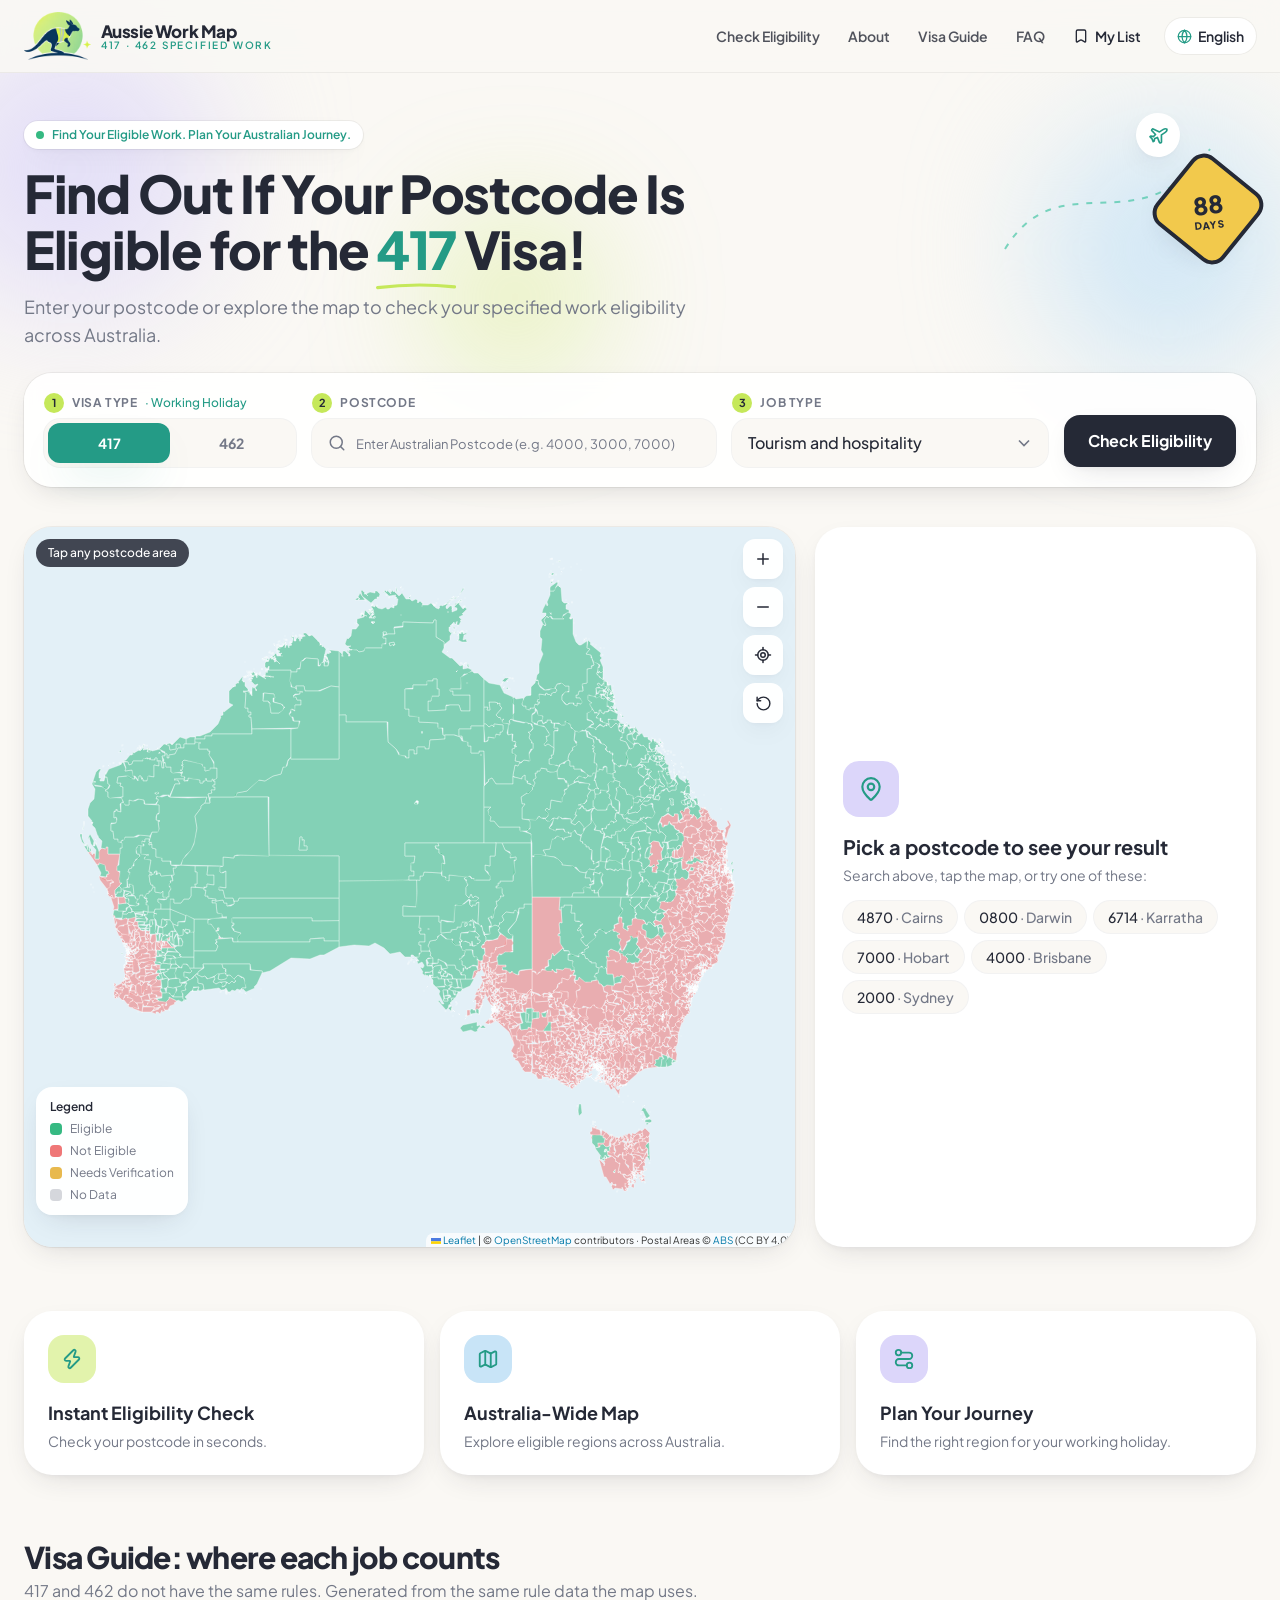
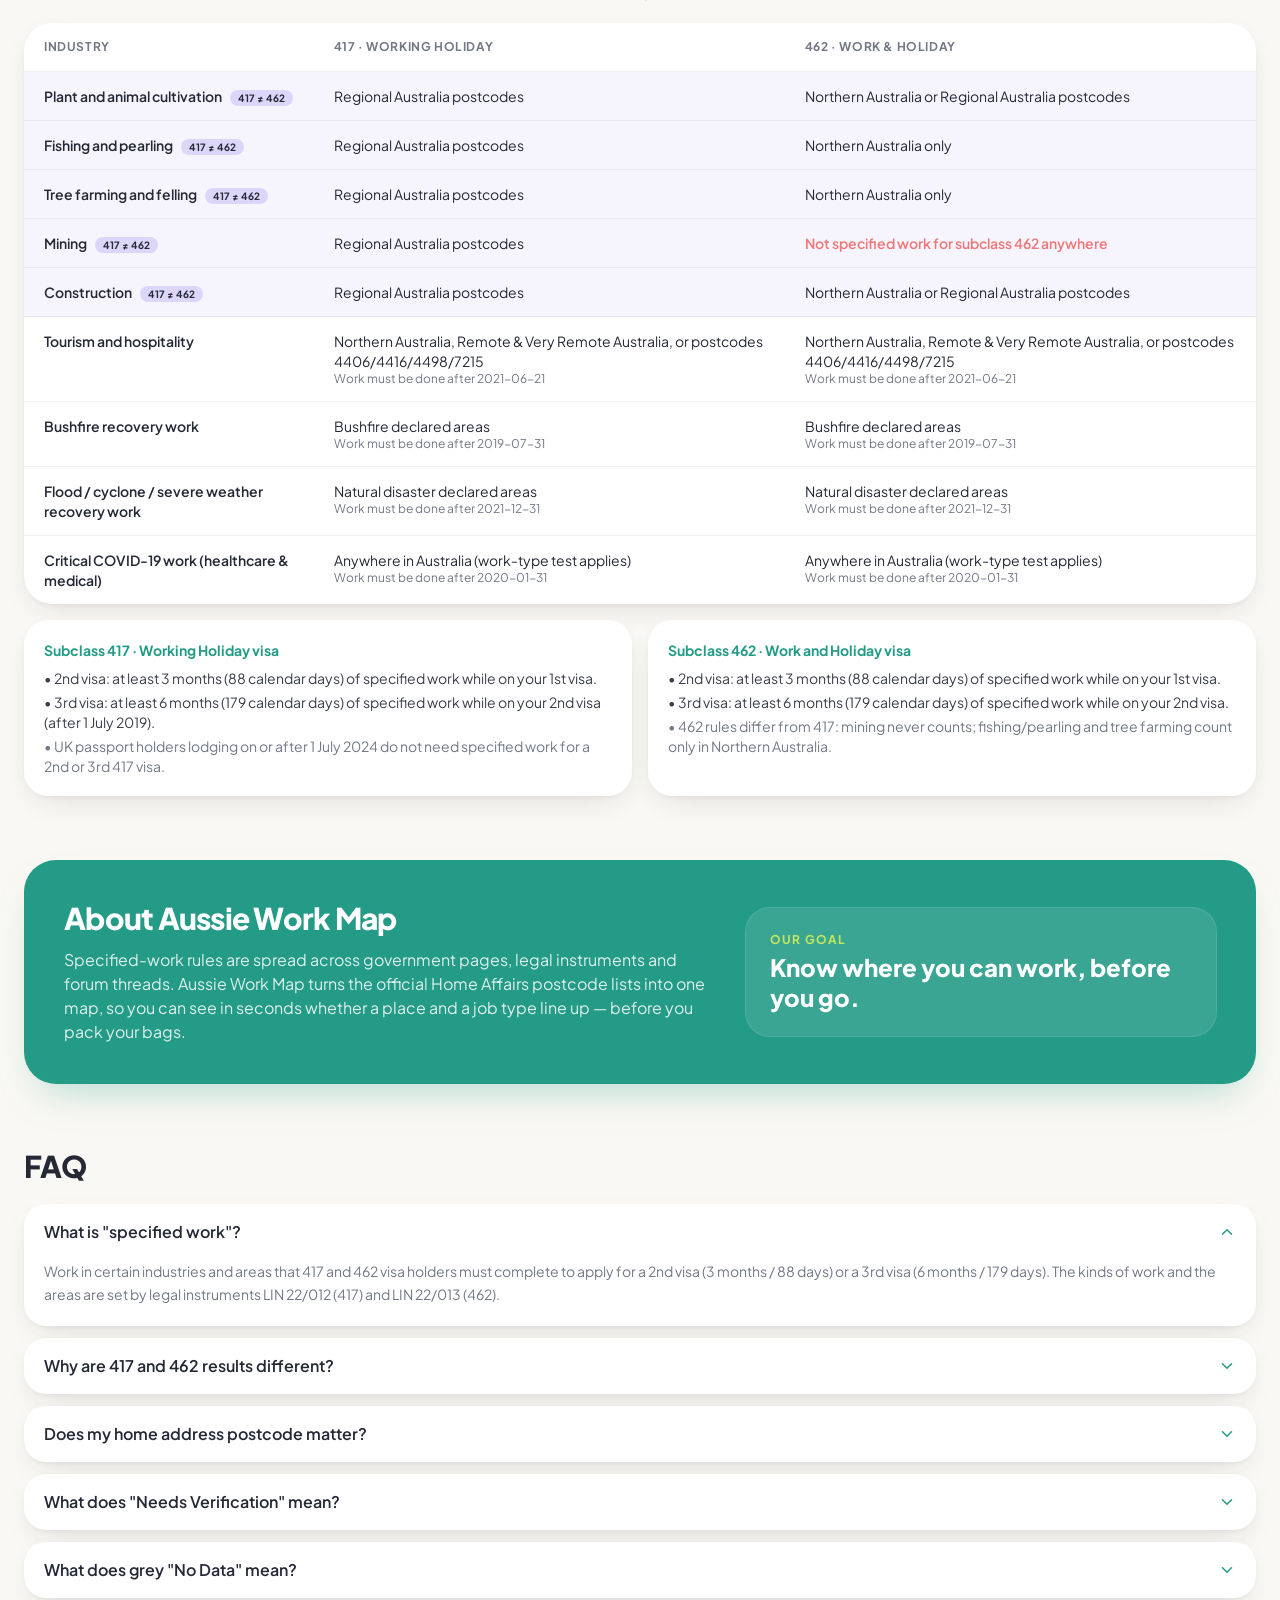
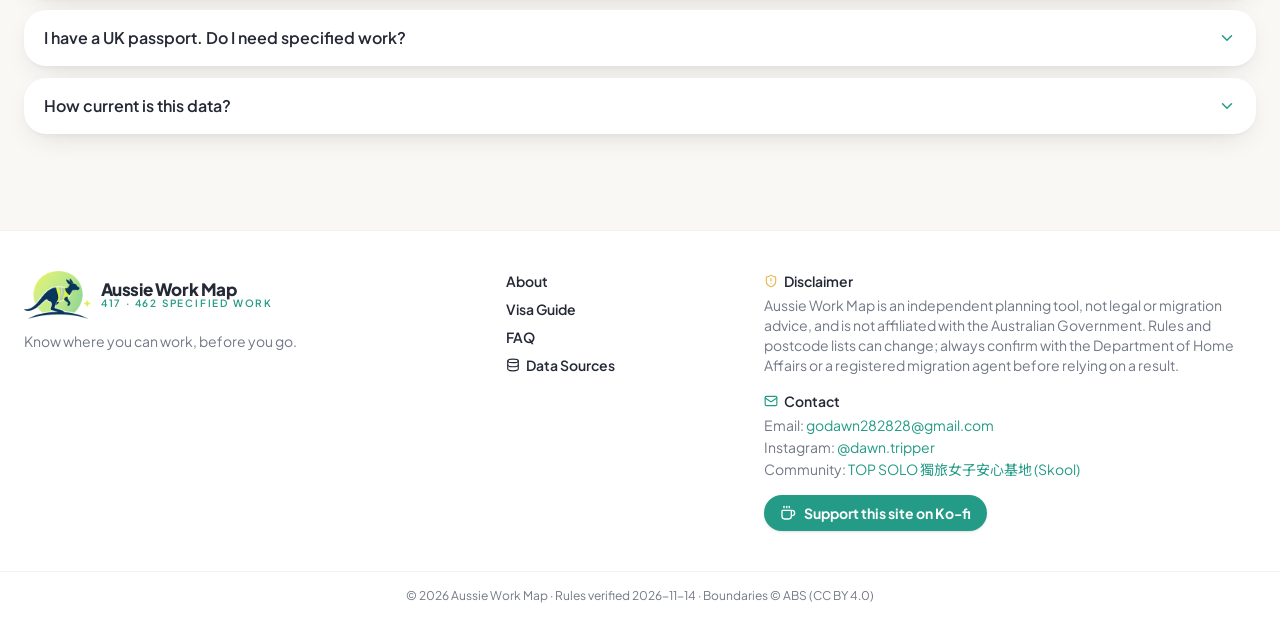
==== index.html @ 88ce3f87 "Rename data sources page title" ====
<!doctype html>
<html lang="en">
  <head>
    <meta charset="UTF-8" />
    <link rel="icon" type="image/png" href="./favicon.png" />
    <link rel="apple-touch-icon" href="./apple-touch-icon.png" />
    <meta name="viewport" content="width=device-width, initial-scale=1.0" />
    <title>Aussie Work Map 澳打集簽地圖 | 417/462 Specified Work Postcode Checker</title>
    <meta name="description" content="Aussie Work Map（澳打集簽地圖 / 澳打集签地图） is a free postcode checker for Australian Working Holiday (subclass 417) and Work and Holiday (subclass 462) specified work. See whether a job and postcode count towards a second or third year visa in regional Australia. Available in 9 languages." />
    <meta name="author" content="Dawn" />
    <meta name="theme-color" content="#249B86" />
    <link rel="canonical" href="https://dawn-tripper.github.io/aussie-work-map/" />

    <meta property="og:type" content="website" />
    <meta property="og:site_name" content="Aussie Work Map 澳打集簽地圖" />
    <meta property="og:title" content="Aussie Work Map 澳打集簽地圖 | 417 / 462 specified work postcode checker" />
    <meta property="og:description" content="Aussie Work Map（澳打集簽地圖 / 澳打集签地图） is a free postcode checker for Australian Working Holiday (subclass 417) and Work and Holiday (subclass 462) specified work. See whether a job and postcode count towards a second or third year visa in regional Australia. Available in 9 languages." />
    <meta property="og:url" content="https://dawn-tripper.github.io/aussie-work-map/" />
    <meta property="og:image" content="https://dawn-tripper.github.io/aussie-work-map/og-image.png" />
    <meta property="og:image:secure_url" content="https://dawn-tripper.github.io/aussie-work-map/og-image.png" />
    <meta property="og:image:type" content="image/png" />
    <meta property="og:image:width" content="1200" />
    <meta property="og:image:height" content="630" />
    <meta property="og:image:alt" content="Aussie Work Map 澳打集簽地圖 — 417 / 462 specified work postcode checker" />
    <meta property="og:locale" content="en_US" />
    <meta property="og:locale:alternate" content="zh_TW" />
    <meta property="og:locale:alternate" content="zh_CN" />
    <meta property="og:locale:alternate" content="ko_KR" />
    <meta property="og:locale:alternate" content="ja_JP" />
    <meta property="og:locale:alternate" content="fr_FR" />
    <meta property="og:locale:alternate" content="it_IT" />
    <meta property="og:locale:alternate" content="de_DE" />
    <meta property="og:locale:alternate" content="id_ID" />

    <meta name="twitter:card" content="summary_large_image" />
    <meta name="twitter:title" content="Aussie Work Map 澳打集簽地圖 | 417 / 462 specified work postcode checker" />
    <meta name="twitter:description" content="Aussie Work Map（澳打集簽地圖 / 澳打集签地图） is a free postcode checker for Australian Working Holiday (subclass 417) and Work and Holiday (subclass 462) specified work. See whether a job and postcode count towards a second or third year visa in regional Australia. Available in 9 languages." />
    <meta name="twitter:image" content="https://dawn-tripper.github.io/aussie-work-map/og-image.png" />
    <meta name="twitter:image:alt" content="Aussie Work Map 澳打集簽地圖 — 417 / 462 specified work postcode checker" />

    <link rel="preconnect" href="https://fonts.googleapis.com" />
    <link rel="preconnect" href="https://fonts.gstatic.com" crossorigin />
    <link href="https://fonts.googleapis.com/css2?family=Plus+Jakarta+Sans:wght@400;500;600;700;800&family=Noto+Sans+TC:wght@400;500;700&family=Noto+Sans+SC:wght@400;500;700&family=Noto+Sans+KR:wght@400;500;700&family=Noto+Sans+JP:wght@400;500;700&display=swap" rel="stylesheet" />

    <script type="application/ld+json">
{
  "@context": "https://schema.org",
  "@graph": [
    {
      "@type": [
        "WebSite",
        "WebApplication"
      ],
      "@id": "https://dawn-tripper.github.io/aussie-work-map/#app",
      "name": "Aussie Work Map",
      "alternateName": [
        "澳打集簽地圖",
        "澳打集签地图",
        "AussieWorkMap",
        "Aussie Workmap"
      ],
      "url": "https://dawn-tripper.github.io/aussie-work-map/",
      "description": "Free postcode checker for Australian Working Holiday (subclass 417) and Work and Holiday (subclass 462) specified work. See whether a job and postcode count towards a second or third year visa in regional Australia. Available in 9 languages.",
      "inLanguage": [
        "en",
        "zh-Hant",
        "zh-Hans",
        "ko",
        "ja",
        "fr",
        "it",
        "de",
        "id"
      ],
      "isAccessibleForFree": true,
      "applicationCategory": "TravelApplication",
      "operatingSystem": "Any",
      "offers": {
        "@type": "Offer",
        "price": "0",
        "priceCurrency": "AUD"
      },
      "author": {
        "@type": "Person",
        "name": "Dawn",
        "url": "https://www.instagram.com/dawn.tripper/",
        "sameAs": [
          "https://www.instagram.com/dawn.tripper/",
          "https://www.skool.com/top-solo-7538/about"
        ]
      },
      "sameAs": [
        "https://www.instagram.com/dawn.tripper/",
        "https://www.skool.com/top-solo-7538/about"
      ]
    },
    {
      "@type": "FAQPage",
      "@id": "https://dawn-tripper.github.io/aussie-work-map/#faq",
      "mainEntity": [
        {
          "@type": "Question",
          "name": "What is specified work?",
          "acceptedAnswer": {
            "@type": "Answer",
            "text": "Specified work is work undertaken in a specified industry and area of Australia. To apply for a second or third Working Holiday (subclass 417) or Work and Holiday (subclass 462) visa, you must usually have already completed a prescribed minimum period of specified work. The kinds of work and the areas are set by the Department of Home Affairs and by legal instruments LIN 22/012 (417) and LIN 22/013 (462). Always confirm the current rules on the official Home Affairs pages."
          }
        },
        {
          "@type": "Question",
          "name": "Why are 417 and 462 results different?",
          "acceptedAnswer": {
            "@type": "Answer",
            "text": "The two visas do not have the same specified-work rules. For subclass 462, mining is not specified work anywhere in Australia, and fishing and pearling and tree farming and felling count only in Northern Australia. Plant and animal cultivation and construction count in Northern Australia and other specified areas of regional Australia for 462, and in regional Australia for 417. Check the Home Affairs specified-work pages for each visa."
          }
        },
        {
          "@type": "Question",
          "name": "Does my home address postcode matter?",
          "acceptedAnswer": {
            "@type": "Answer",
            "text": "No. What matters is where the work is actually done. Use the postcode of the farm, site or business where you work."
          }
        },
        {
          "@type": "Question",
          "name": "I have a UK passport. Do I need specified work?",
          "acceptedAnswer": {
            "@type": "Answer",
            "text": "For the subclass 417 visa, UK passport holders who lodge an application on or after 1 July 2024 do not need to complete specified work for a second or third Working Holiday visa. These arrangements apply to applicants who use a passport issued by the United Kingdom of Great Britain and Northern Ireland. See the Home Affairs arrangements for UK passport holders."
          }
        },
        {
          "@type": "Question",
          "name": "Where do Aussie Work Map's postcode lists come from?",
          "acceptedAnswer": {
            "@type": "Answer",
            "text": "Postcode lists are taken from the Department of Home Affairs specified-work pages for subclass 417 and subclass 462 (the 417 page was last updated 4 November 2026) and checked against the latest compilations of LIN 22/012 and LIN 22/013 (compilation date 5 April 2025) on 14 November 2026. The tool is independent and not affiliated with the Australian Government. Always confirm with Home Affairs before relying on a result."
          }
        }
      ]
    }
  ]
}
    </script>

    <style>html.js #seo-fallback{display:none!important}#seo-fallback{color:#252936;max-width:46rem;margin:0 auto;padding:2.5rem 1.25rem 4rem;line-height:1.65}#seo-fallback h1{letter-spacing:-.03em;color:#249b86;margin:0 0 .75rem;font-size:2.125rem;font-weight:800;line-height:1.15}#seo-fallback .lead{margin:0 0 1rem;font-size:1.05rem}#seo-fallback .zh{color:#5e6370;margin:0 0 1.5rem}#seo-fallback h2{letter-spacing:-.02em;margin:2rem 0 .6rem;font-size:1.25rem;font-weight:800}#seo-fallback ul,#seo-fallback ol{margin:.4rem 0 0;padding-left:1.25rem}#seo-fallback li{margin:.25rem 0}#seo-fallback a{color:#249b86}#seo-fallback .disclaimer{color:#737887;margin-top:2rem;font-size:.9rem}#seo-fallback dt{margin-top:.9rem;font-weight:700}#seo-fallback dd{color:#5e6370;margin:.25rem 0 0}</style>
    <script>document.documentElement.classList.add('js');</script>
    <script type="module" crossorigin src="./index-CclMRXTP.js"></script>
    <link rel="stylesheet" crossorigin href="./index-Cn7pAd12.css">
  </head>
  <body>
    <div id="root">
      <main id="seo-fallback">
        <h1>Aussie Work Map 澳打集簽地圖</h1>
        <p class="lead">A free postcode checker for Australian Working Holiday (subclass 417) and Work and Holiday (subclass 462) specified work. Enter a visa, a postcode and a job type — or explore the map — to see whether that place and job can count towards a second or third year visa. Also known as AussieWorkMap or Aussie Workmap.</p>
        <p class="zh">Aussie Work Map（澳打集簽地圖）是免費的澳洲打工度假（417）與工作與度假（462）指定工作（集簽）郵遞區號查詢工具。輸入實際工作地點的郵遞區號與工作類型，即可查看是否可計入第二年或第三年簽證。資料取自澳洲內政部官方清單與相關法律文件，並非法律或移民建議。</p>
        <p class="zh">Aussie Work Map（澳打集签地图）是免费的澳洲打工度假（417）与工作与度假（462）指定工作（集签）邮递区号查询工具。输入实际工作地点的邮递区号与工作类型，即可查看是否可计入第二年或第三年签证。资料取自澳洲内政部官方清单与相关法律文件，并非法律或移民建议。</p>

        <h2>Visas</h2>
        <ul>
          <li>Subclass 417 — Working Holiday visa</li>
          <li>Subclass 462 — Work and Holiday visa</li>
        </ul>
        <p>To apply for a second or third visa, holders must usually complete a prescribed minimum period of specified work in certain industries and areas. Home Affairs describes this as at least 3 months (88 calendar days) of specified work on a first visa for a second visa, and at least 6 months (179 calendar days) of specified work on a second visa for a third visa. The two visas do not always use the same area rules. UK passport holders who lodge a 417 application on or after 1 July 2024 do not need specified work for a second or third 417 visa.</p>

        <h2>Job categories</h2>
        <ul>
          <li>Plant and animal cultivation</li>
          <li>Fishing and pearling</li>
          <li>Tree farming and felling</li>
          <li>Mining</li>
          <li>Construction</li>
          <li>Tourism and hospitality</li>
          <li>Bushfire recovery work</li>
          <li>Flood / cyclone / severe weather recovery work</li>
          <li>Critical COVID-19 work in the healthcare and medical sectors</li>
        </ul>

        <h2>Languages</h2>
        <p>The site is available in 9 languages: English, Traditional Chinese, Simplified Chinese, Korean, Japanese, French, Italian, German, and Indonesian.</p>

        <h2>Official data sources</h2>
        <ul>
          <li><a href="https://immi.homeaffairs.gov.au/visas/getting-a-visa/visa-listing/work-holiday-417/specified-work">Specified work for Working Holiday visa (subclass 417)</a> — Department of Home Affairs</li>
          <li><a href="https://immi.homeaffairs.gov.au/visas/getting-a-visa/visa-listing/work-holiday-462/specified-462-work">Specified work for Work and Holiday visa (subclass 462)</a> — Department of Home Affairs</li>
          <li><a href="https://www.legislation.gov.au/F2022L00271/latest">LIN 22/012</a> — specified work and areas for subclass 417 visas (Compilation No. 3, 5 April 2025)</li>
          <li><a href="https://www.legislation.gov.au/F2022L00272/latest">LIN 22/013</a> — specified work and areas for subclass 462 visas (Compilation No. 3, 5 April 2025)</li>
        </ul>

        <h2>FAQ</h2>
        <dl>
          <dt>What is specified work?</dt>
          <dd>Specified work is work undertaken in a specified industry and area of Australia. The kinds of work and the areas are set by Home Affairs and by legal instruments LIN 22/012 (417) and LIN 22/013 (462). Always confirm the current rules on the official Home Affairs pages.</dd>
          <dt>Why are 417 and 462 results different?</dt>
          <dd>The two visas do not have the same specified-work rules. For subclass 462, mining is not specified work anywhere in Australia, and fishing and pearling and tree farming and felling count only in Northern Australia.</dd>
          <dt>Does my home address postcode matter?</dt>
          <dd>No. What matters is where the work is actually done. Use the postcode of the farm, site or business where you work.</dd>
          <dt>I have a UK passport. Do I need specified work?</dt>
          <dd>For the subclass 417 visa, UK passport holders who lodge an application on or after 1 July 2024 do not need to complete specified work for a second or third Working Holiday visa. See the Home Affairs arrangements for UK passport holders.</dd>
        </dl>

        <p class="disclaimer">Aussie Work Map is an independent planning tool, not legal or migration advice, and is not affiliated with the Australian Government. Rules and postcode lists can change; always confirm with the Department of Home Affairs or a registered migration agent before relying on a result. Created by Dawn. <a href="https://www.instagram.com/dawn.tripper/">Instagram</a> · <a href="https://www.skool.com/top-solo-7538/about">Skool community</a>.</p>
      </main>
    </div>
  </body>
</html>
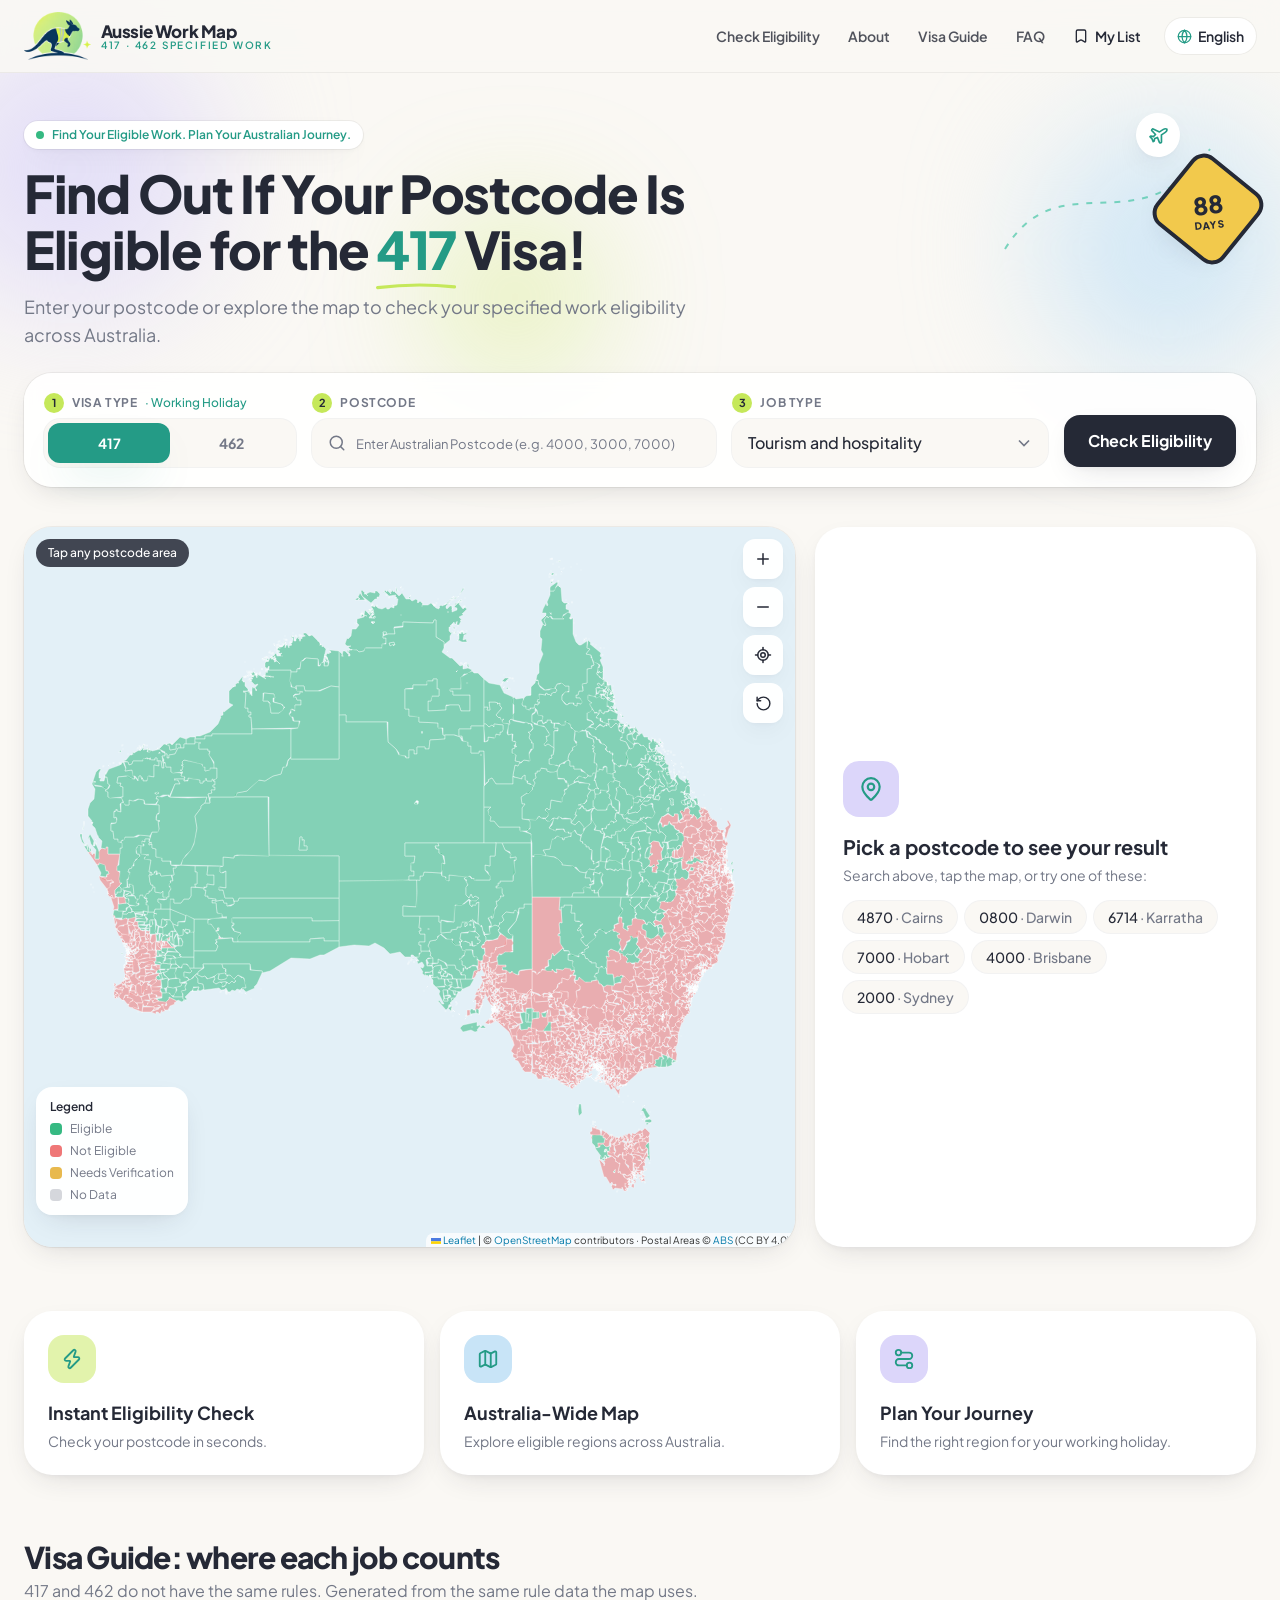
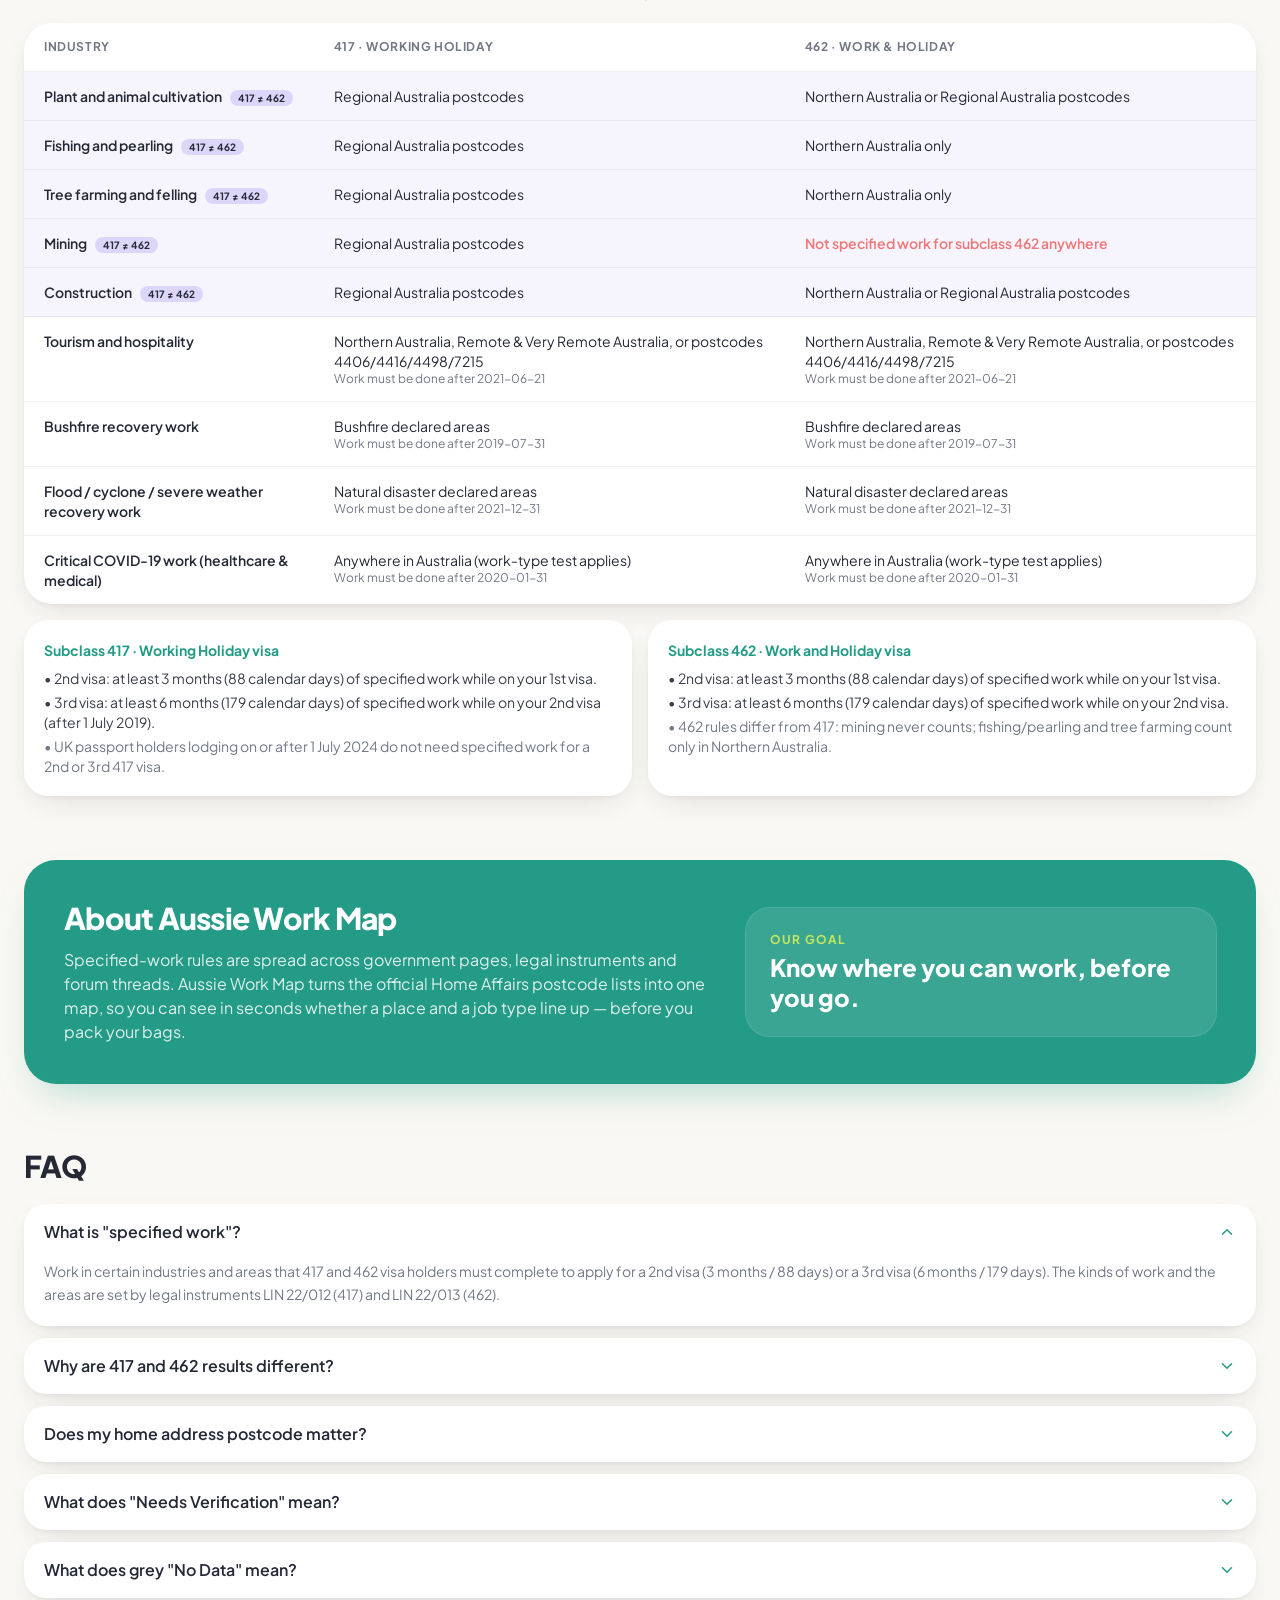
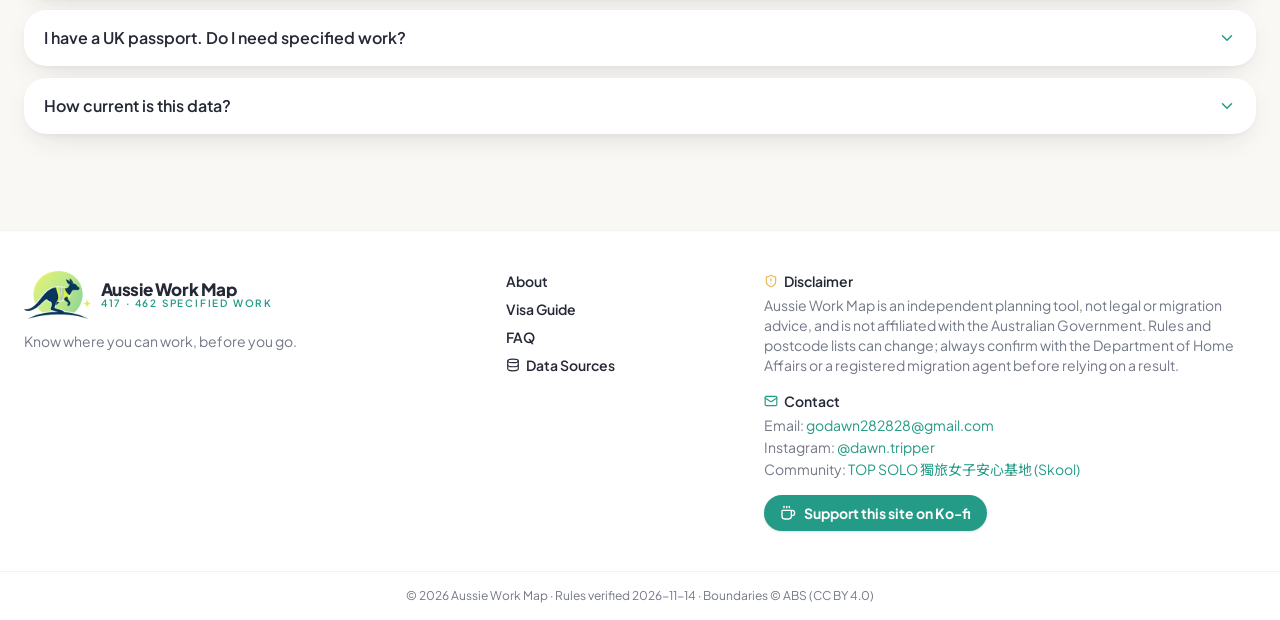
==== commit e40a4d24: "Show language picker in mobile header" ====
--- a/index.html
+++ b/index.html
@@ -146,8 +146,8 @@
 
     <style>html.js #seo-fallback{display:none!important}#seo-fallback{color:#252936;max-width:46rem;margin:0 auto;padding:2.5rem 1.25rem 4rem;line-height:1.65}#seo-fallback h1{letter-spacing:-.03em;color:#249b86;margin:0 0 .75rem;font-size:2.125rem;font-weight:800;line-height:1.15}#seo-fallback .lead{margin:0 0 1rem;font-size:1.05rem}#seo-fallback .zh{color:#5e6370;margin:0 0 1.5rem}#seo-fallback h2{letter-spacing:-.02em;margin:2rem 0 .6rem;font-size:1.25rem;font-weight:800}#seo-fallback ul,#seo-fallback ol{margin:.4rem 0 0;padding-left:1.25rem}#seo-fallback li{margin:.25rem 0}#seo-fallback a{color:#249b86}#seo-fallback .disclaimer{color:#737887;margin-top:2rem;font-size:.9rem}#seo-fallback dt{margin-top:.9rem;font-weight:700}#seo-fallback dd{color:#5e6370;margin:.25rem 0 0}</style>
     <script>document.documentElement.classList.add('js');</script>
-    <script type="module" crossorigin src="./index-CclMRXTP.js"></script>
-    <link rel="stylesheet" crossorigin href="./index-Cn7pAd12.css">
+    <script type="module" crossorigin src="./index-wiPdlOAi.js"></script>
+    <link rel="stylesheet" crossorigin href="./index-BgiNJhNR.css">
   </head>
   <body>
     <div id="root">
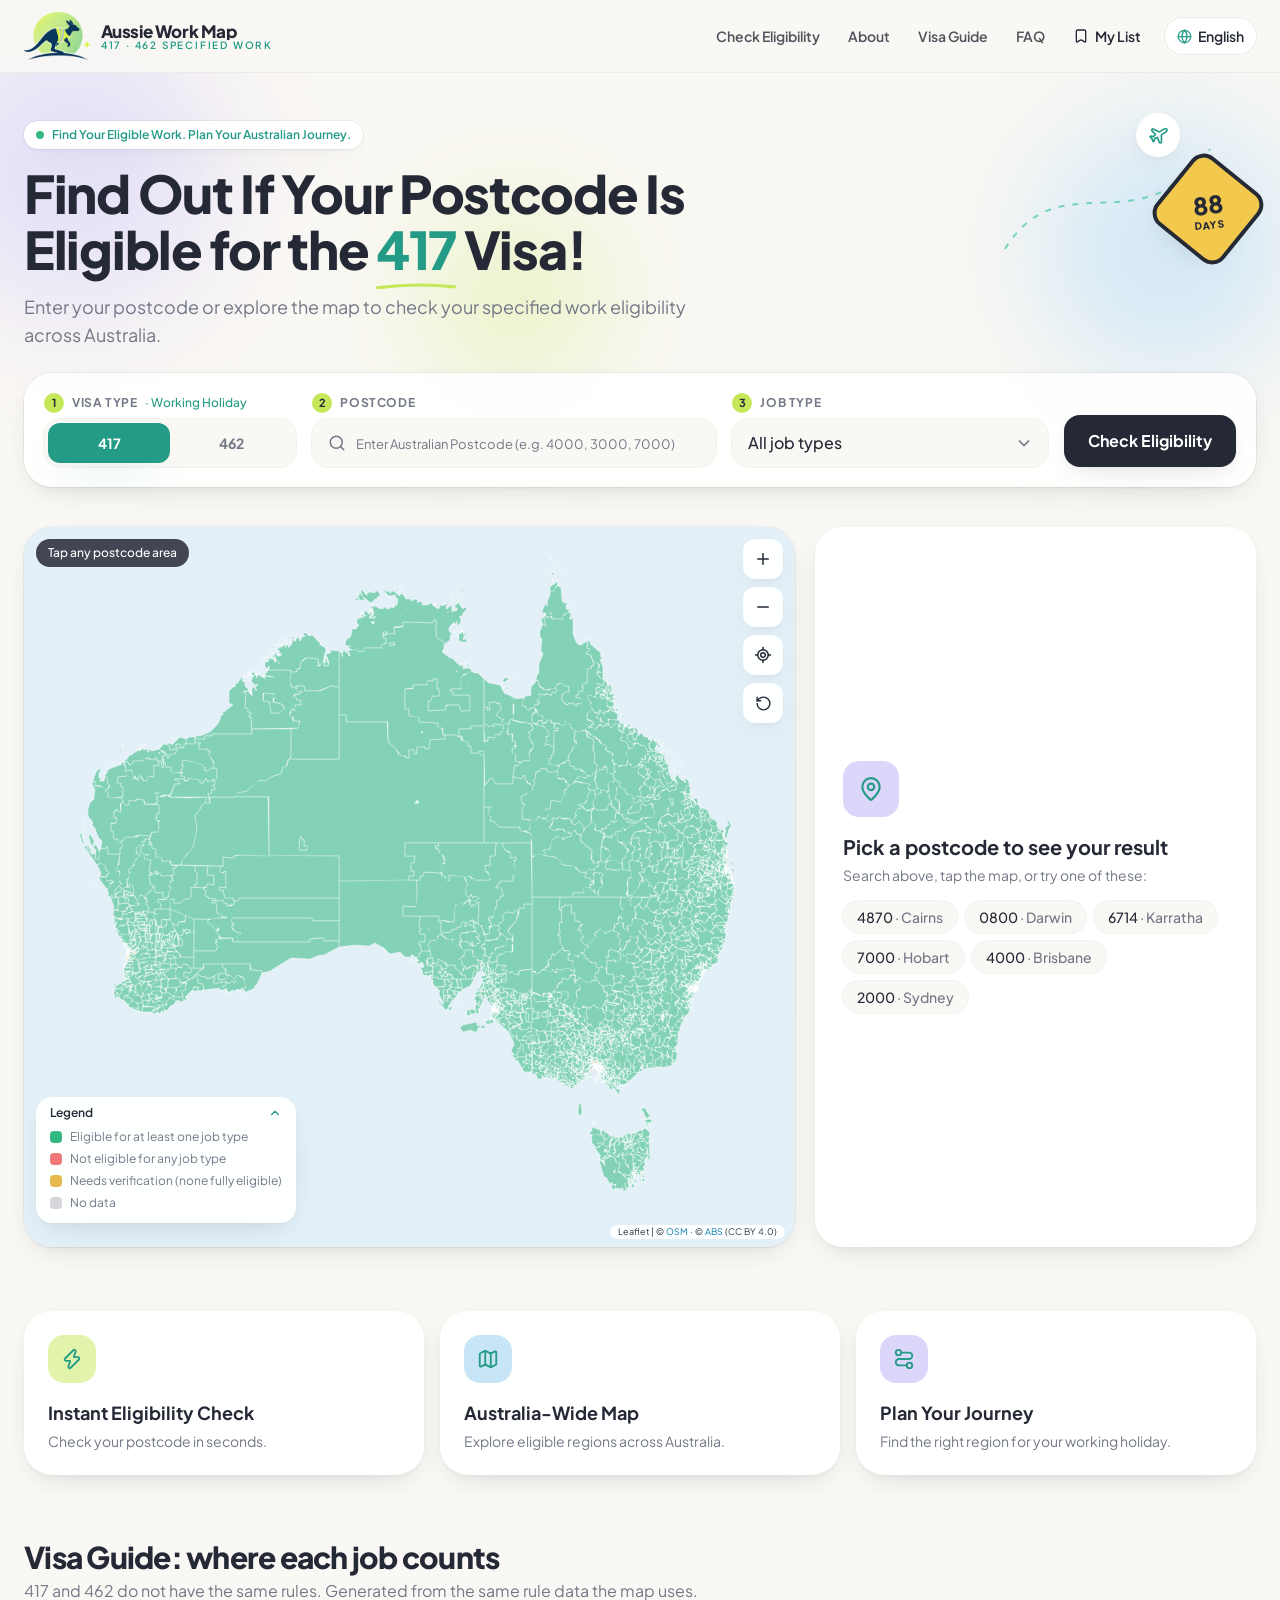
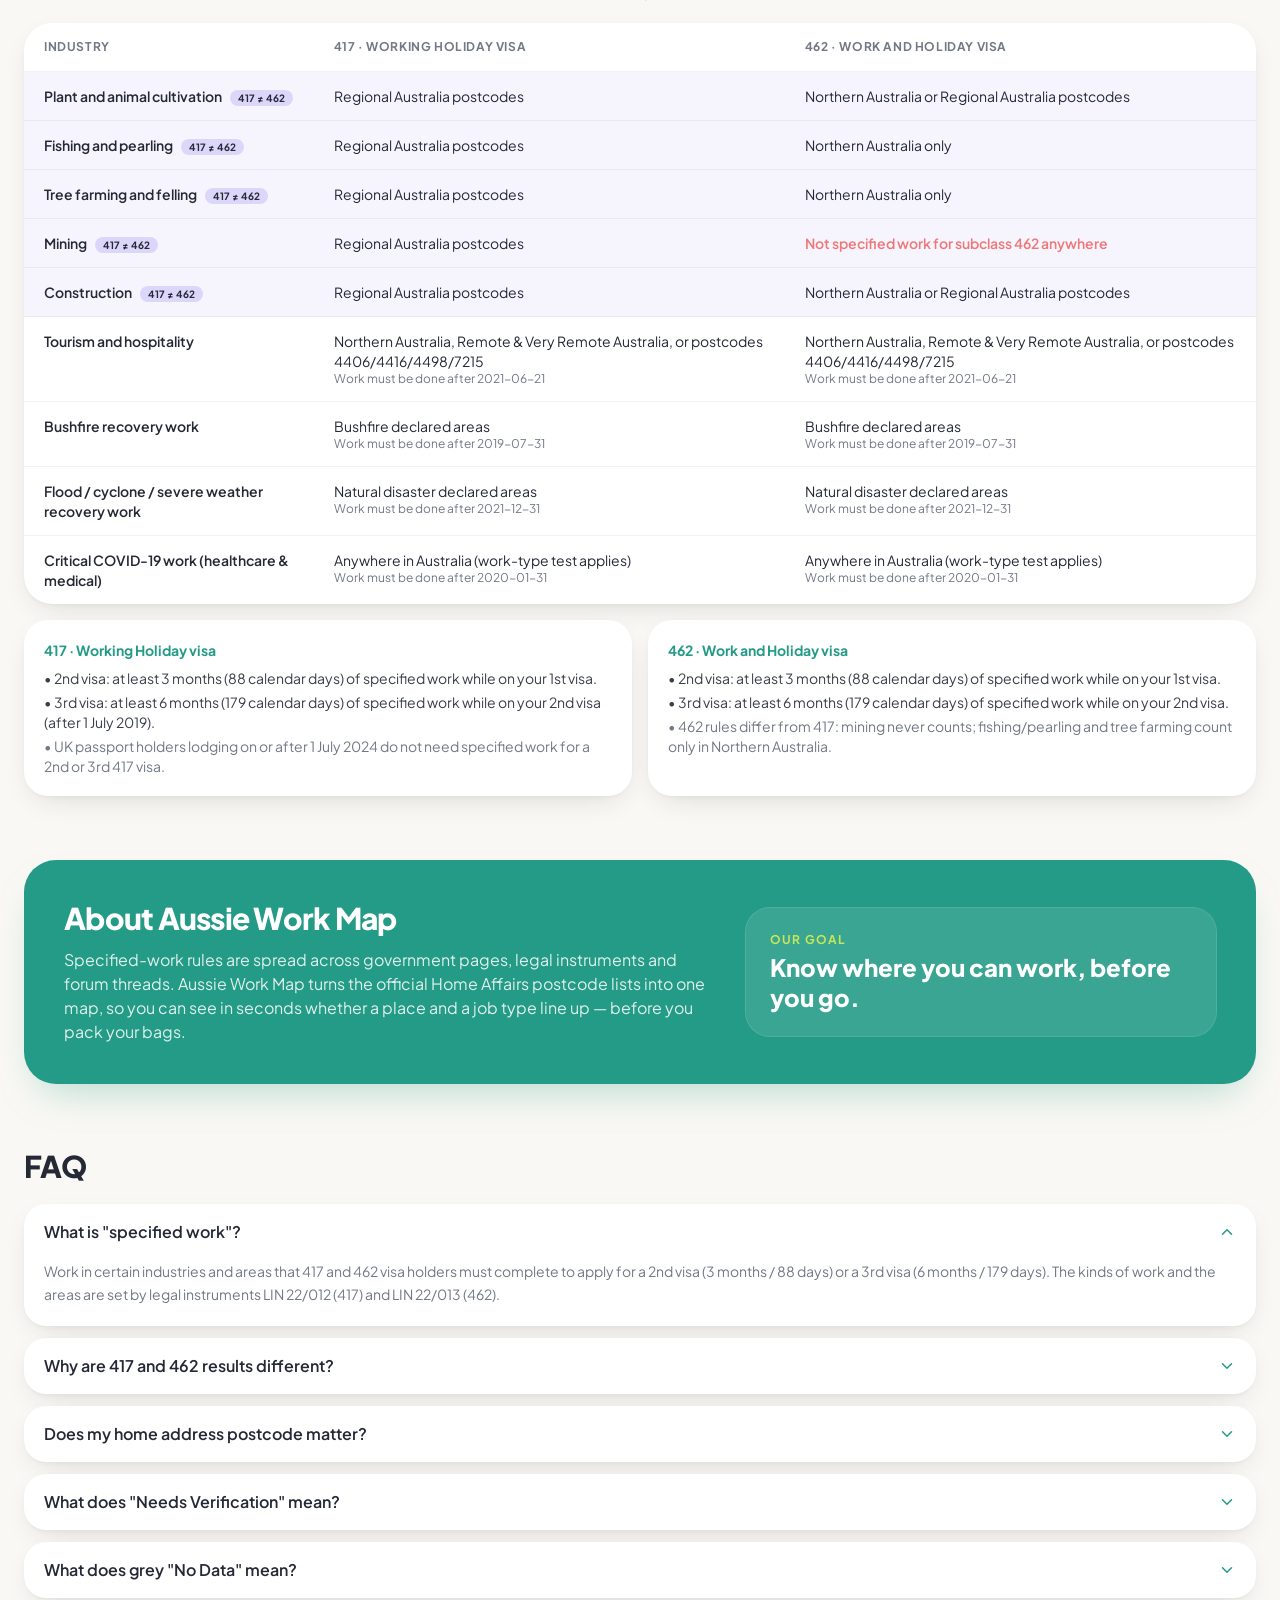
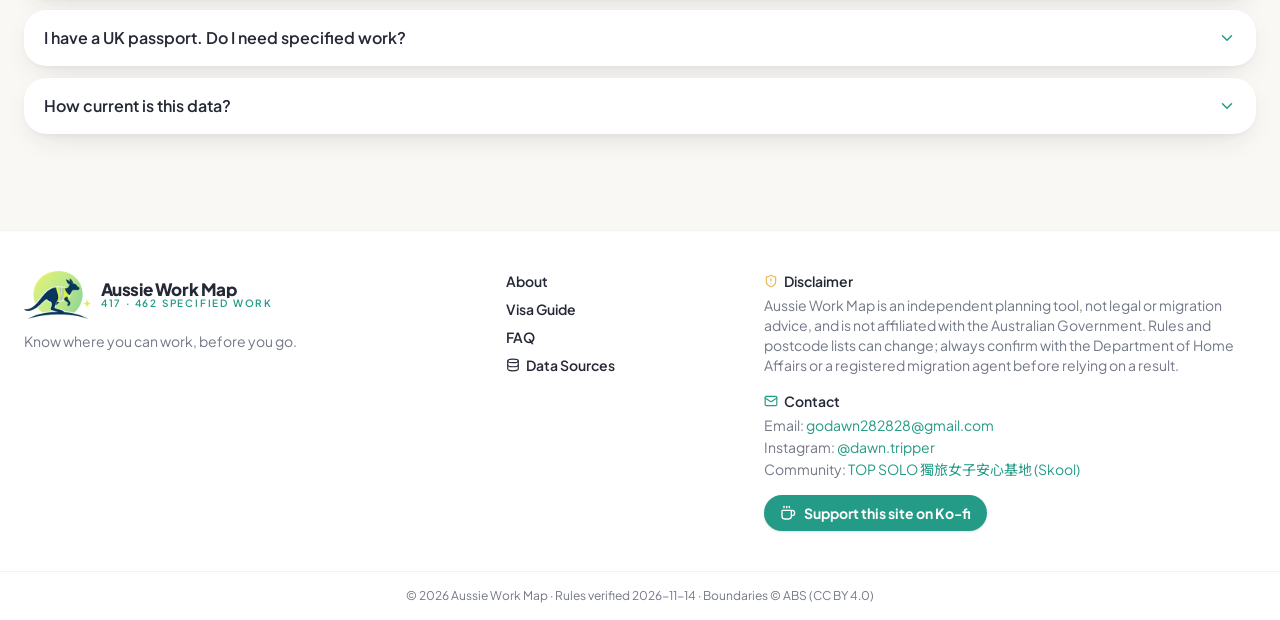
==== commit 1a1e48e5: "Mobile layout improvements" ====
--- a/index.html
+++ b/index.html
@@ -146,8 +146,8 @@
 
     <style>html.js #seo-fallback{display:none!important}#seo-fallback{color:#252936;max-width:46rem;margin:0 auto;padding:2.5rem 1.25rem 4rem;line-height:1.65}#seo-fallback h1{letter-spacing:-.03em;color:#249b86;margin:0 0 .75rem;font-size:2.125rem;font-weight:800;line-height:1.15}#seo-fallback .lead{margin:0 0 1rem;font-size:1.05rem}#seo-fallback .zh{color:#5e6370;margin:0 0 1.5rem}#seo-fallback h2{letter-spacing:-.02em;margin:2rem 0 .6rem;font-size:1.25rem;font-weight:800}#seo-fallback ul,#seo-fallback ol{margin:.4rem 0 0;padding-left:1.25rem}#seo-fallback li{margin:.25rem 0}#seo-fallback a{color:#249b86}#seo-fallback .disclaimer{color:#737887;margin-top:2rem;font-size:.9rem}#seo-fallback dt{margin-top:.9rem;font-weight:700}#seo-fallback dd{color:#5e6370;margin:.25rem 0 0}</style>
     <script>document.documentElement.classList.add('js');</script>
-    <script type="module" crossorigin src="./index-wiPdlOAi.js"></script>
-    <link rel="stylesheet" crossorigin href="./index-BgiNJhNR.css">
+    <script type="module" crossorigin src="./index-CjmpesZN.js"></script>
+    <link rel="stylesheet" crossorigin href="./index-DGX7pO0f.css">
   </head>
   <body>
     <div id="root">
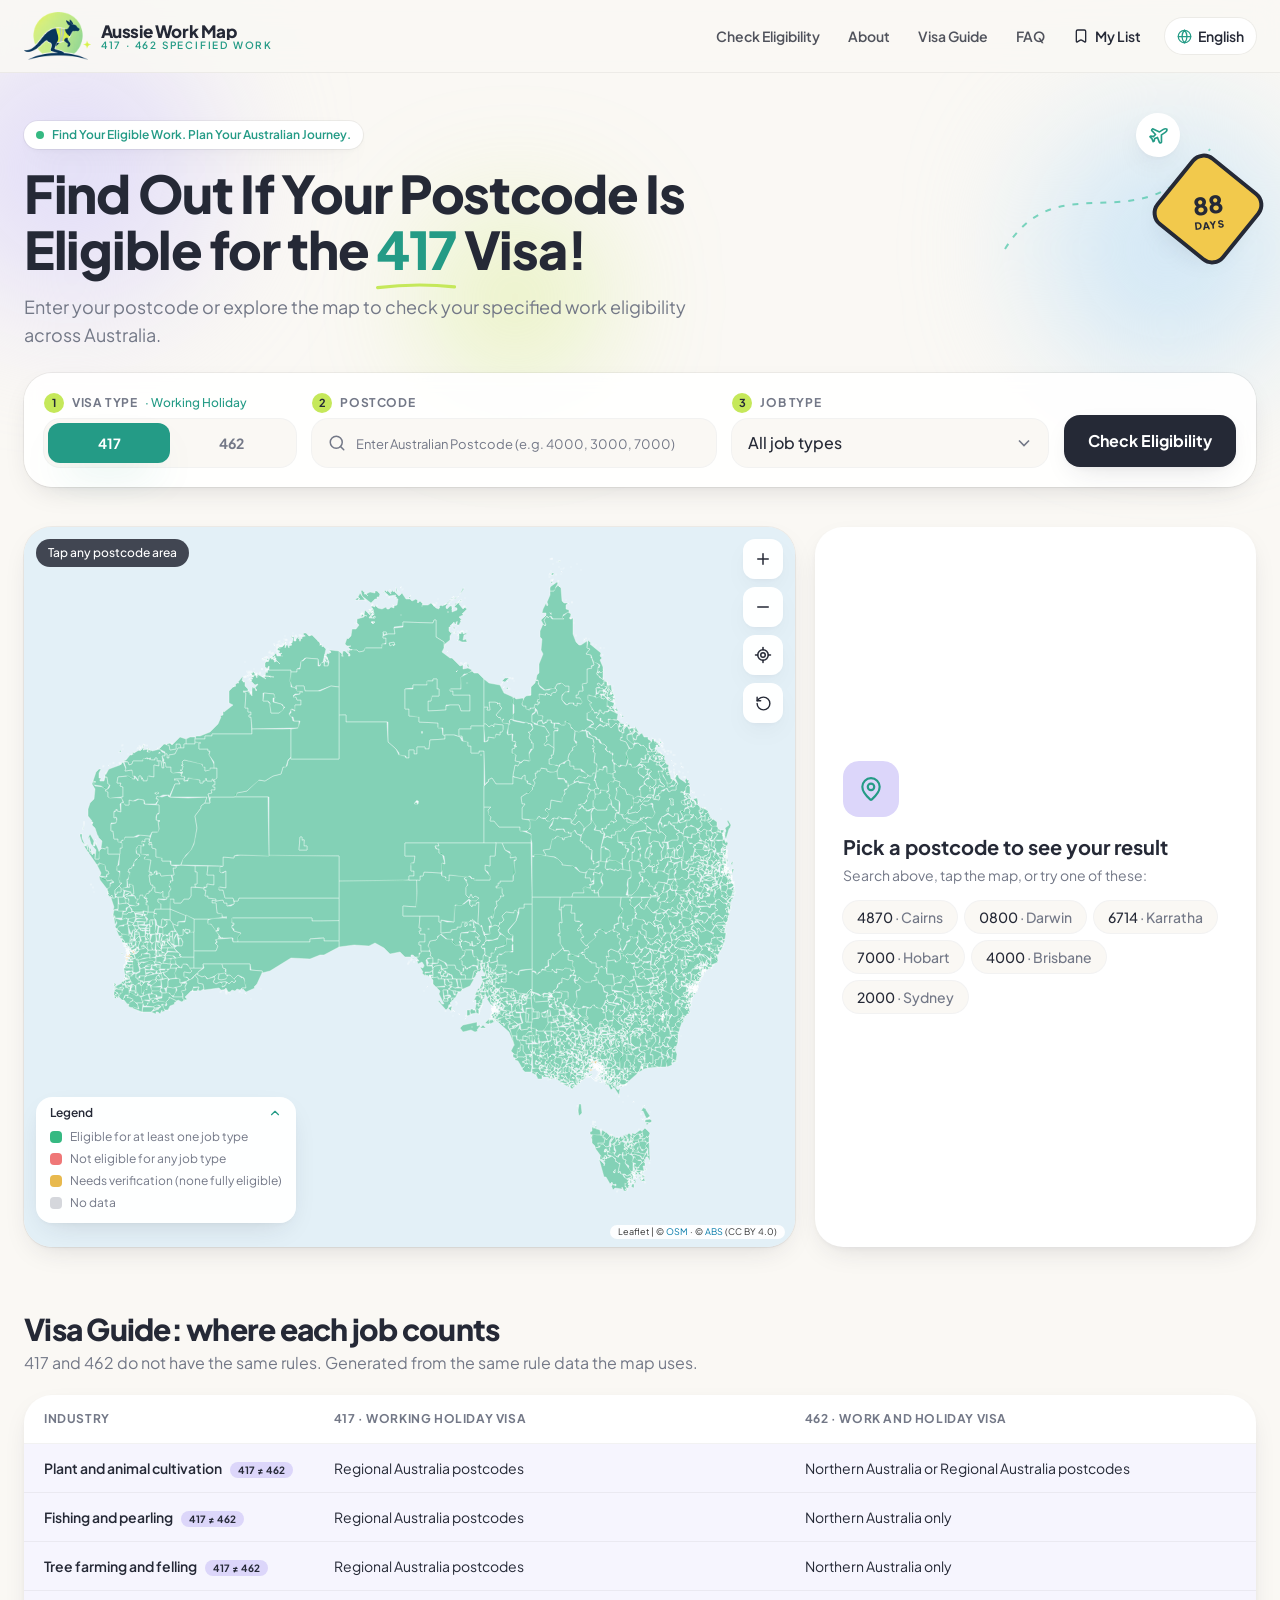
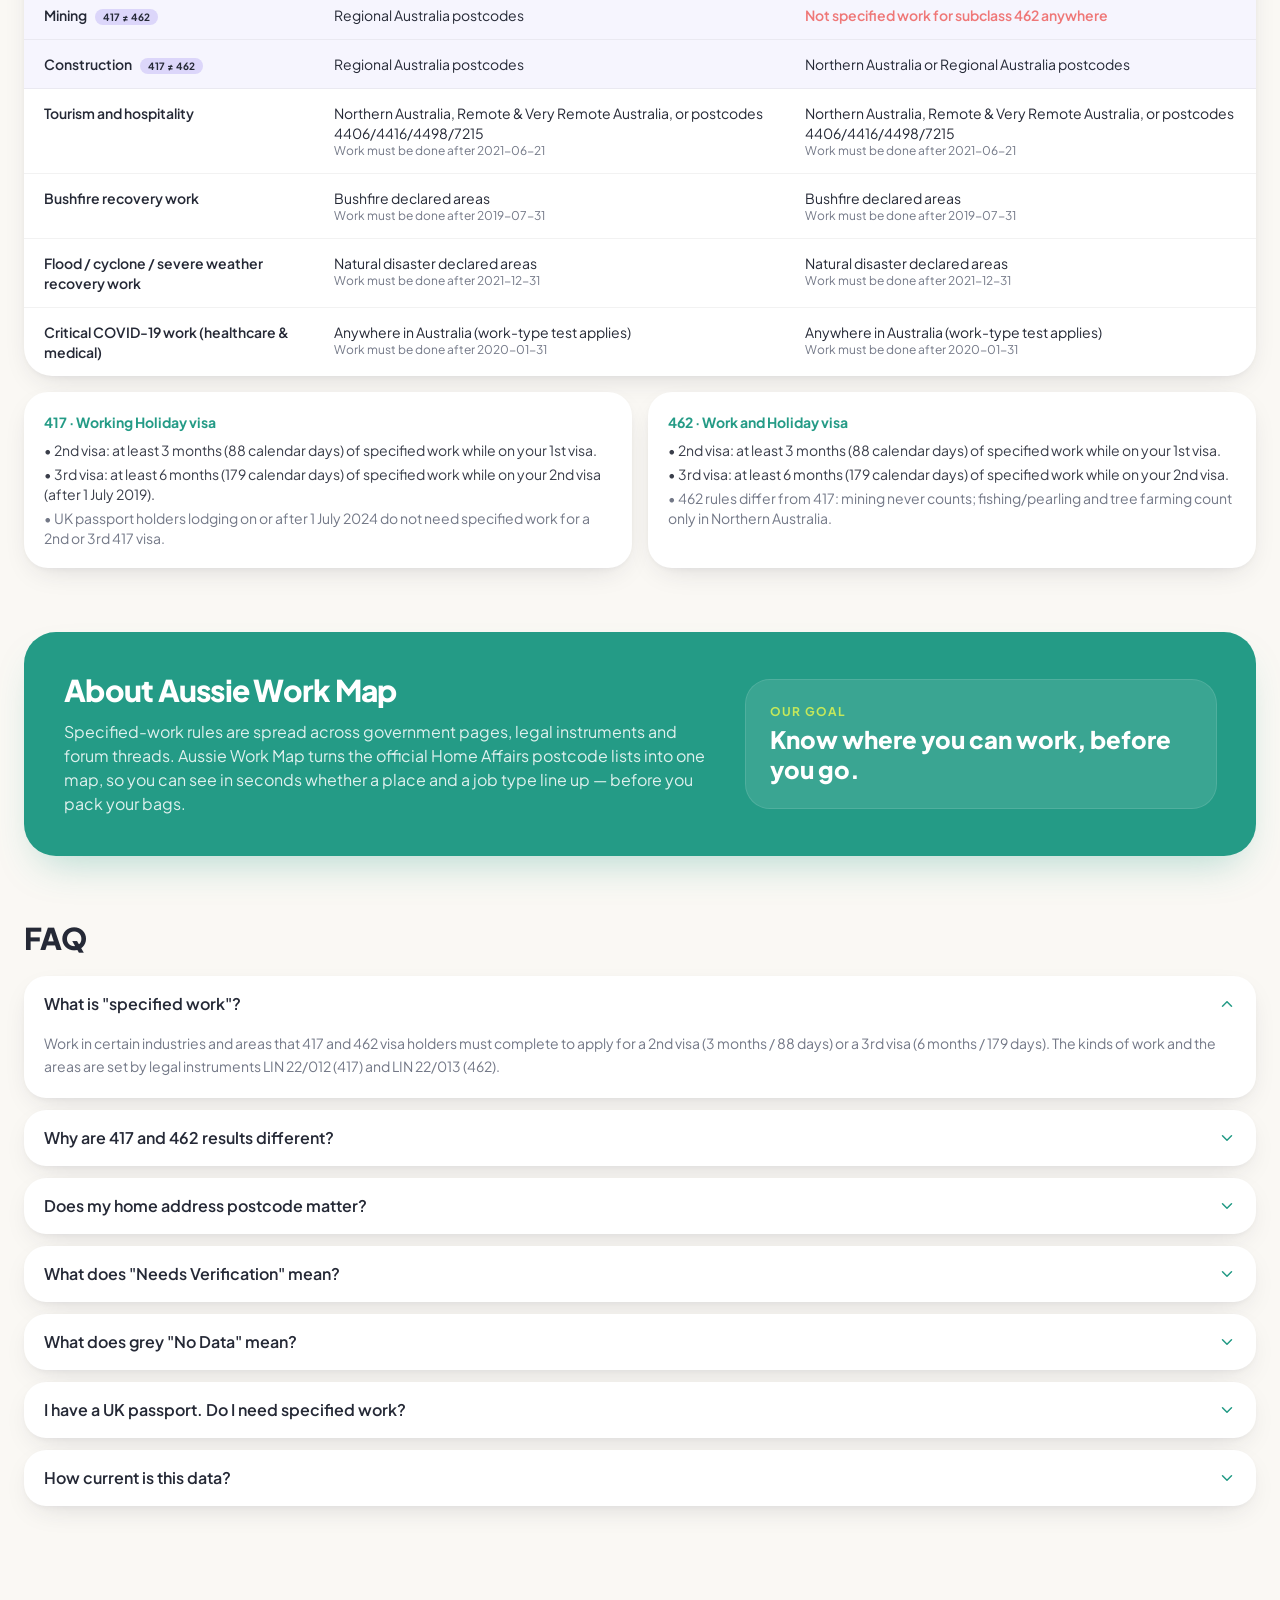
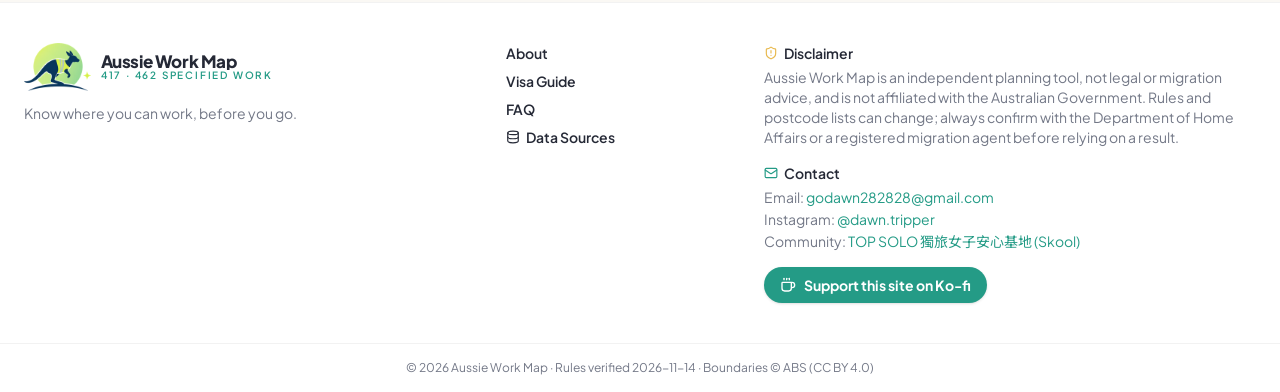
==== commit 595baf7d: "Remove feature cards section" ====
--- a/index.html
+++ b/index.html
@@ -146,7 +146,7 @@
 
     <style>html.js #seo-fallback{display:none!important}#seo-fallback{color:#252936;max-width:46rem;margin:0 auto;padding:2.5rem 1.25rem 4rem;line-height:1.65}#seo-fallback h1{letter-spacing:-.03em;color:#249b86;margin:0 0 .75rem;font-size:2.125rem;font-weight:800;line-height:1.15}#seo-fallback .lead{margin:0 0 1rem;font-size:1.05rem}#seo-fallback .zh{color:#5e6370;margin:0 0 1.5rem}#seo-fallback h2{letter-spacing:-.02em;margin:2rem 0 .6rem;font-size:1.25rem;font-weight:800}#seo-fallback ul,#seo-fallback ol{margin:.4rem 0 0;padding-left:1.25rem}#seo-fallback li{margin:.25rem 0}#seo-fallback a{color:#249b86}#seo-fallback .disclaimer{color:#737887;margin-top:2rem;font-size:.9rem}#seo-fallback dt{margin-top:.9rem;font-weight:700}#seo-fallback dd{color:#5e6370;margin:.25rem 0 0}</style>
     <script>document.documentElement.classList.add('js');</script>
-    <script type="module" crossorigin src="./index-CjmpesZN.js"></script>
+    <script type="module" crossorigin src="./index-DOc6CAob.js"></script>
     <link rel="stylesheet" crossorigin href="./index-DGX7pO0f.css">
   </head>
   <body>
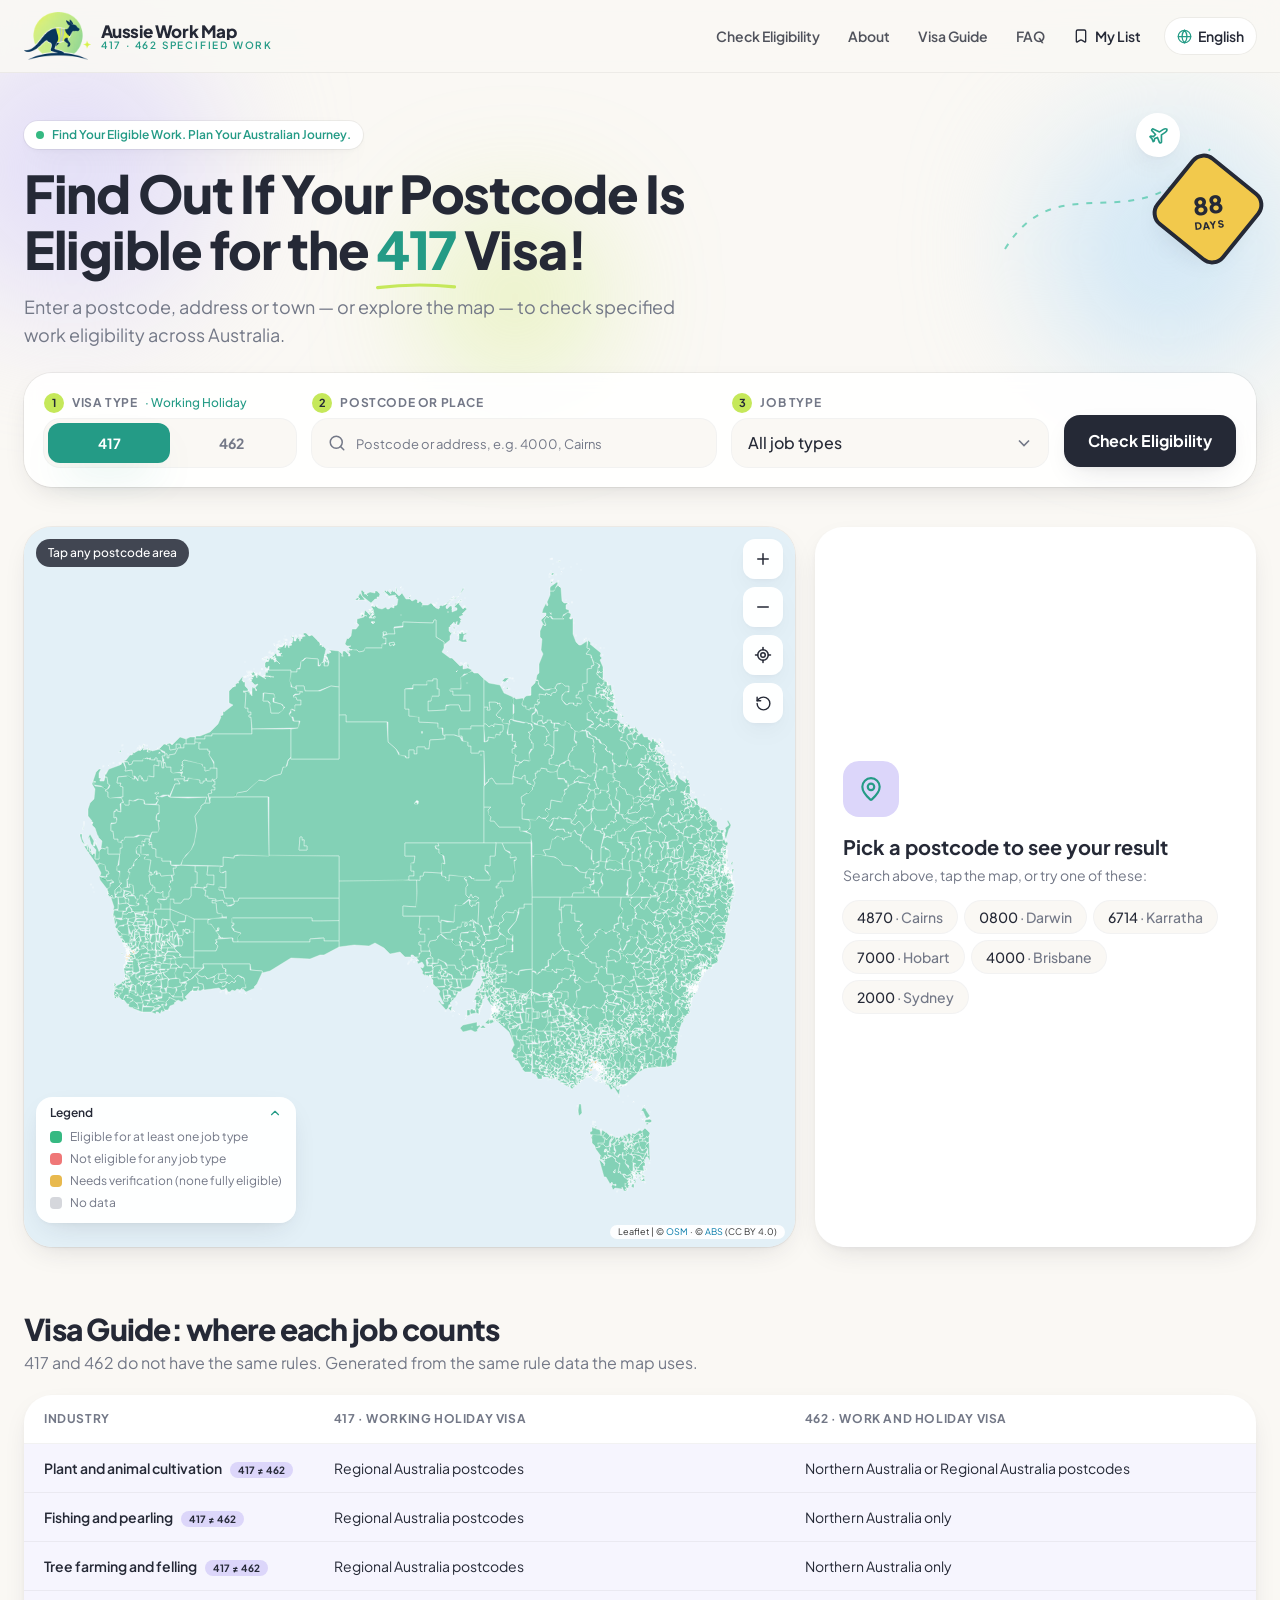
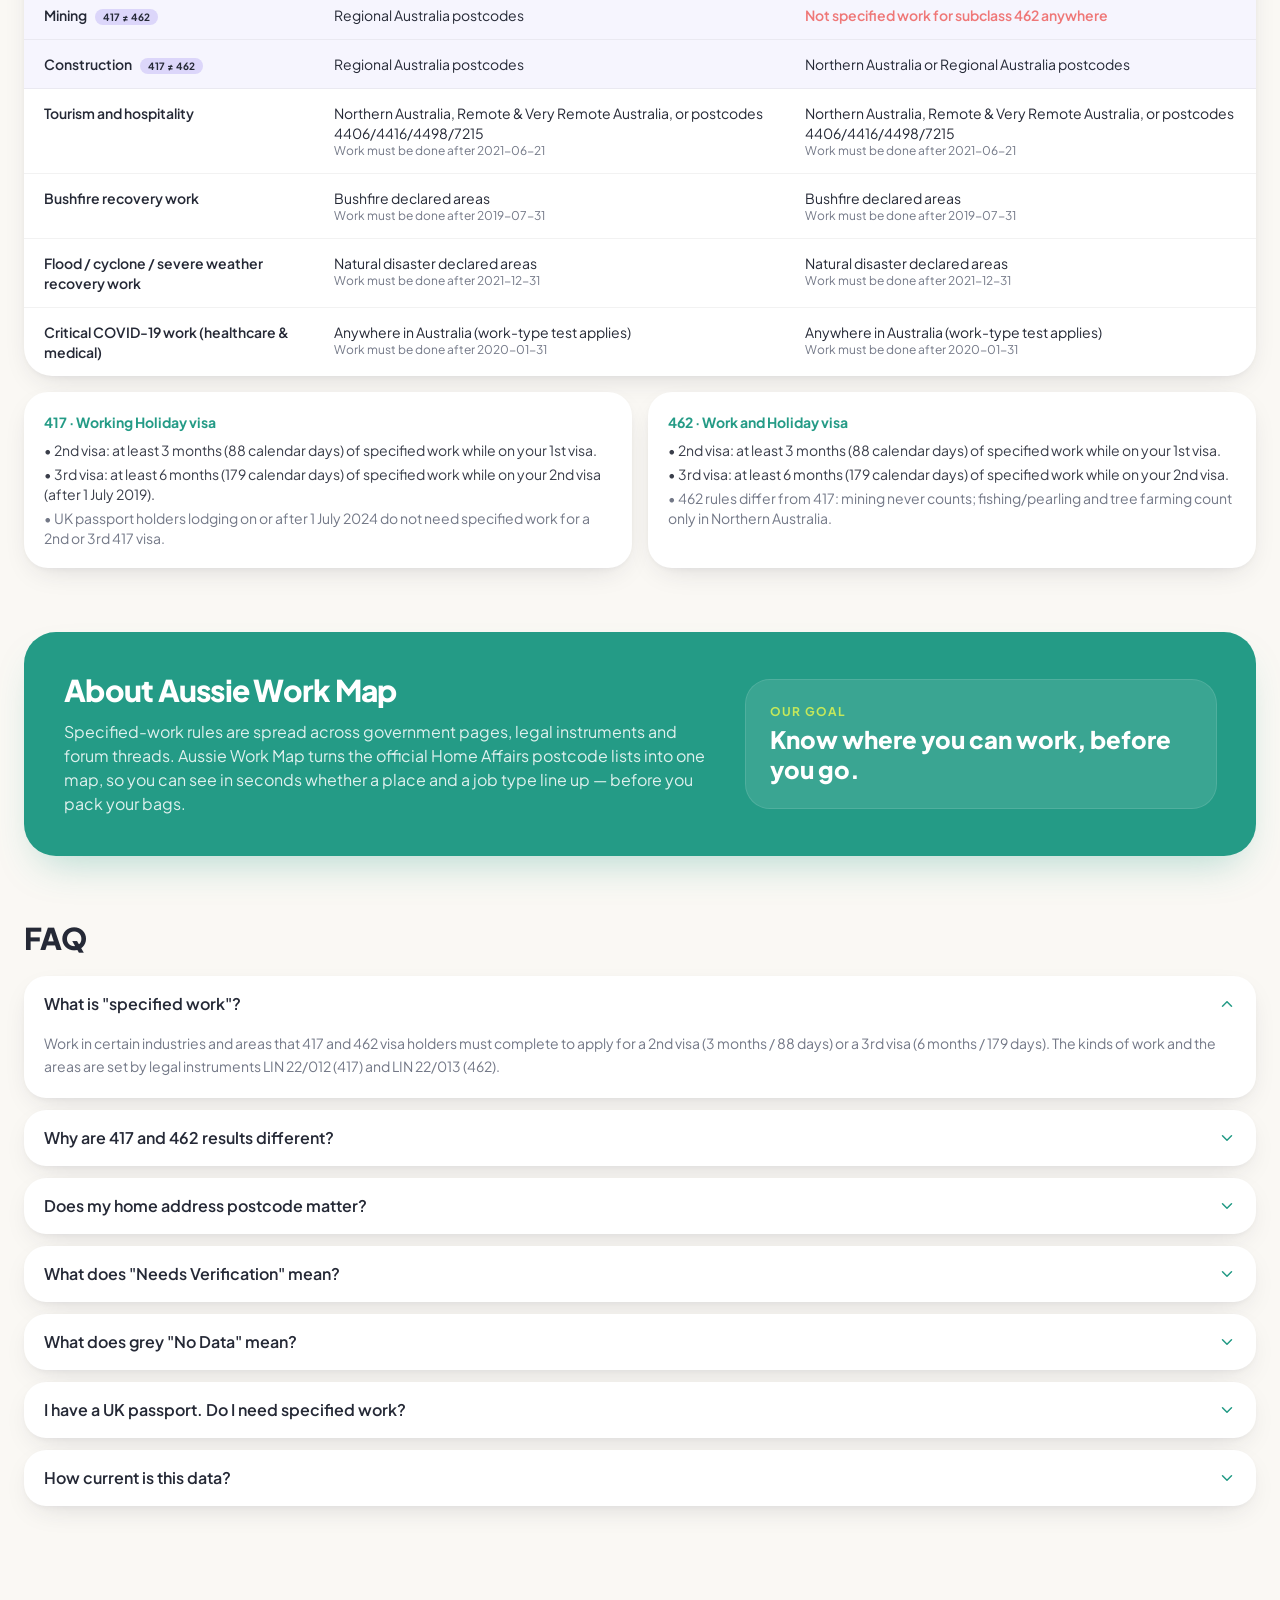
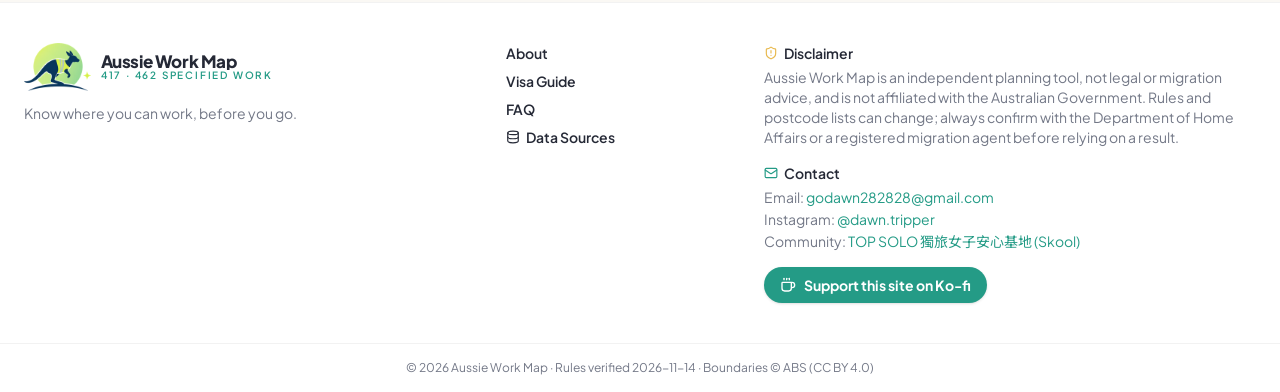
==== commit 8da771ae: "Add address and town search" ====
--- a/index.html
+++ b/index.html
@@ -146,8 +146,8 @@
 
     <style>html.js #seo-fallback{display:none!important}#seo-fallback{color:#252936;max-width:46rem;margin:0 auto;padding:2.5rem 1.25rem 4rem;line-height:1.65}#seo-fallback h1{letter-spacing:-.03em;color:#249b86;margin:0 0 .75rem;font-size:2.125rem;font-weight:800;line-height:1.15}#seo-fallback .lead{margin:0 0 1rem;font-size:1.05rem}#seo-fallback .zh{color:#5e6370;margin:0 0 1.5rem}#seo-fallback h2{letter-spacing:-.02em;margin:2rem 0 .6rem;font-size:1.25rem;font-weight:800}#seo-fallback ul,#seo-fallback ol{margin:.4rem 0 0;padding-left:1.25rem}#seo-fallback li{margin:.25rem 0}#seo-fallback a{color:#249b86}#seo-fallback .disclaimer{color:#737887;margin-top:2rem;font-size:.9rem}#seo-fallback dt{margin-top:.9rem;font-weight:700}#seo-fallback dd{color:#5e6370;margin:.25rem 0 0}</style>
     <script>document.documentElement.classList.add('js');</script>
-    <script type="module" crossorigin src="./index-DOc6CAob.js"></script>
-    <link rel="stylesheet" crossorigin href="./index-DGX7pO0f.css">
+    <script type="module" crossorigin src="./index-B4Ft1jMy.js"></script>
+    <link rel="stylesheet" crossorigin href="./index-DeX9Zaqp.css">
   </head>
   <body>
     <div id="root">
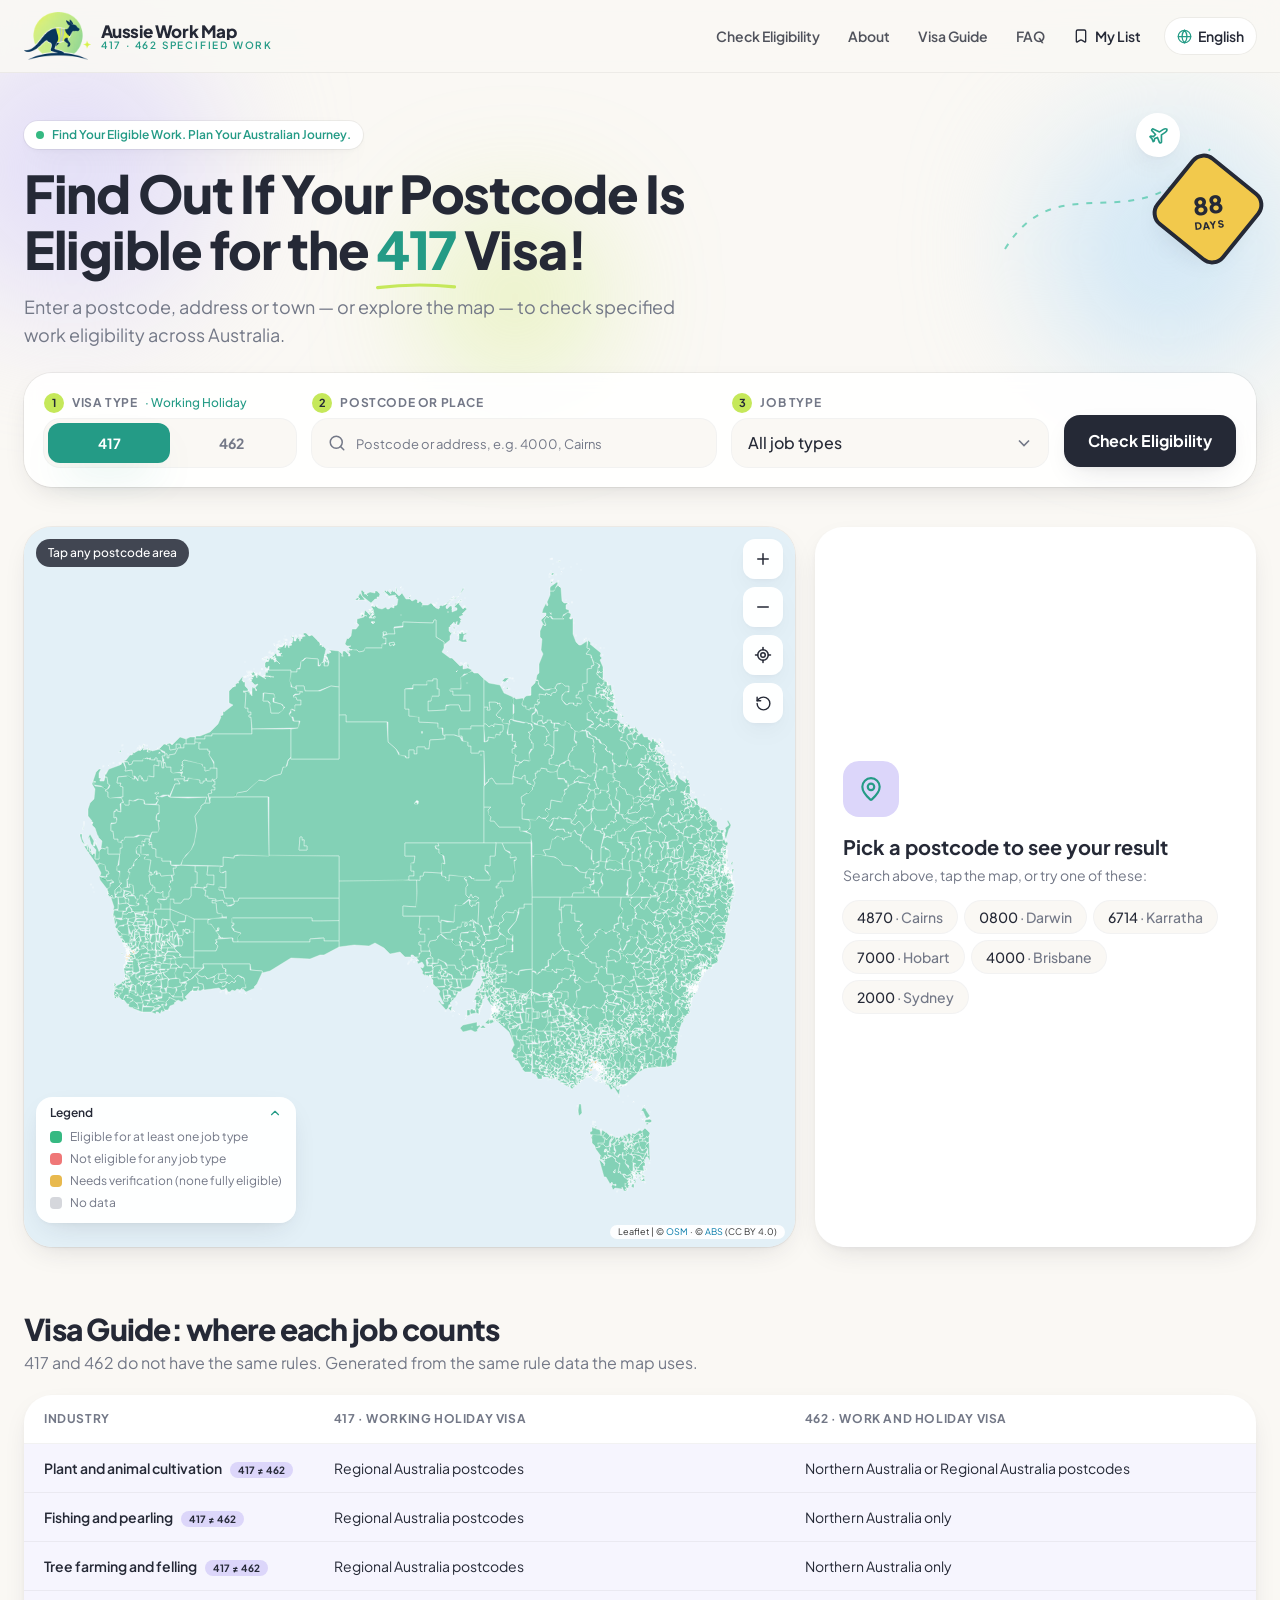
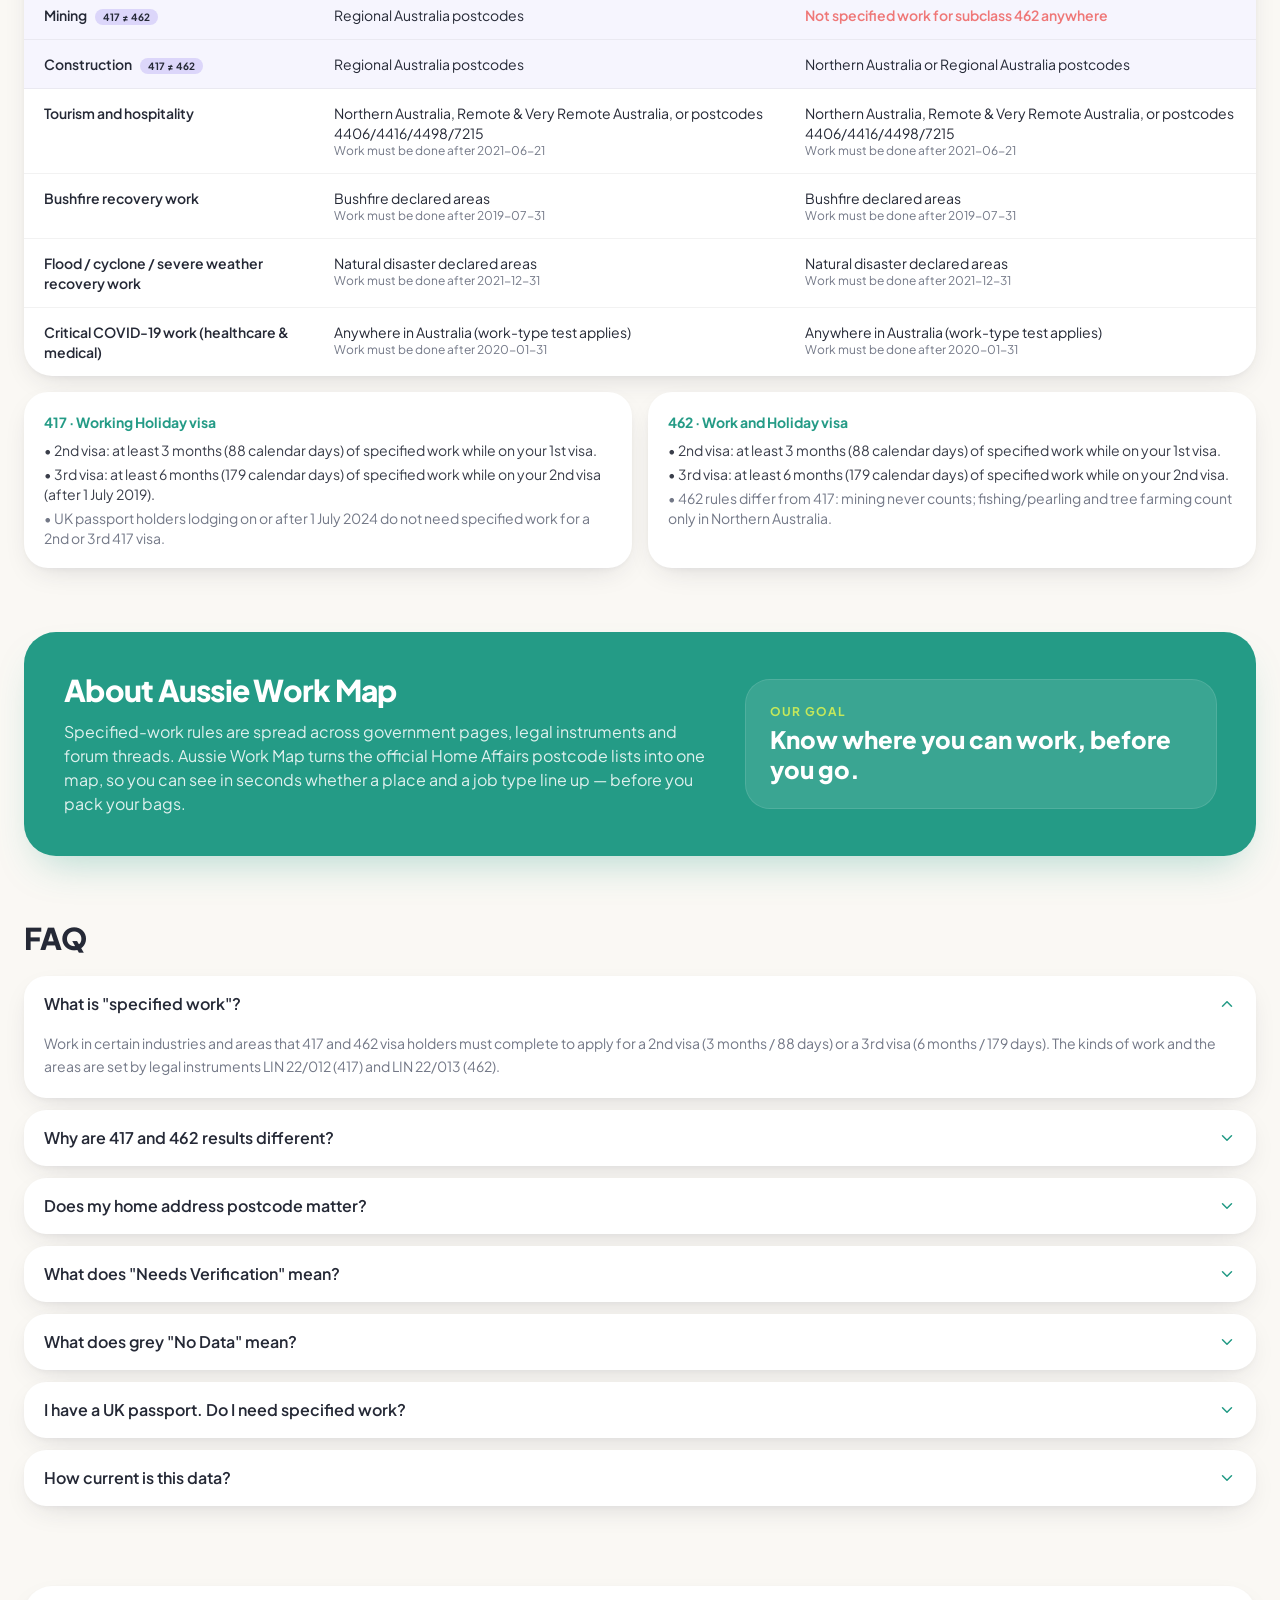
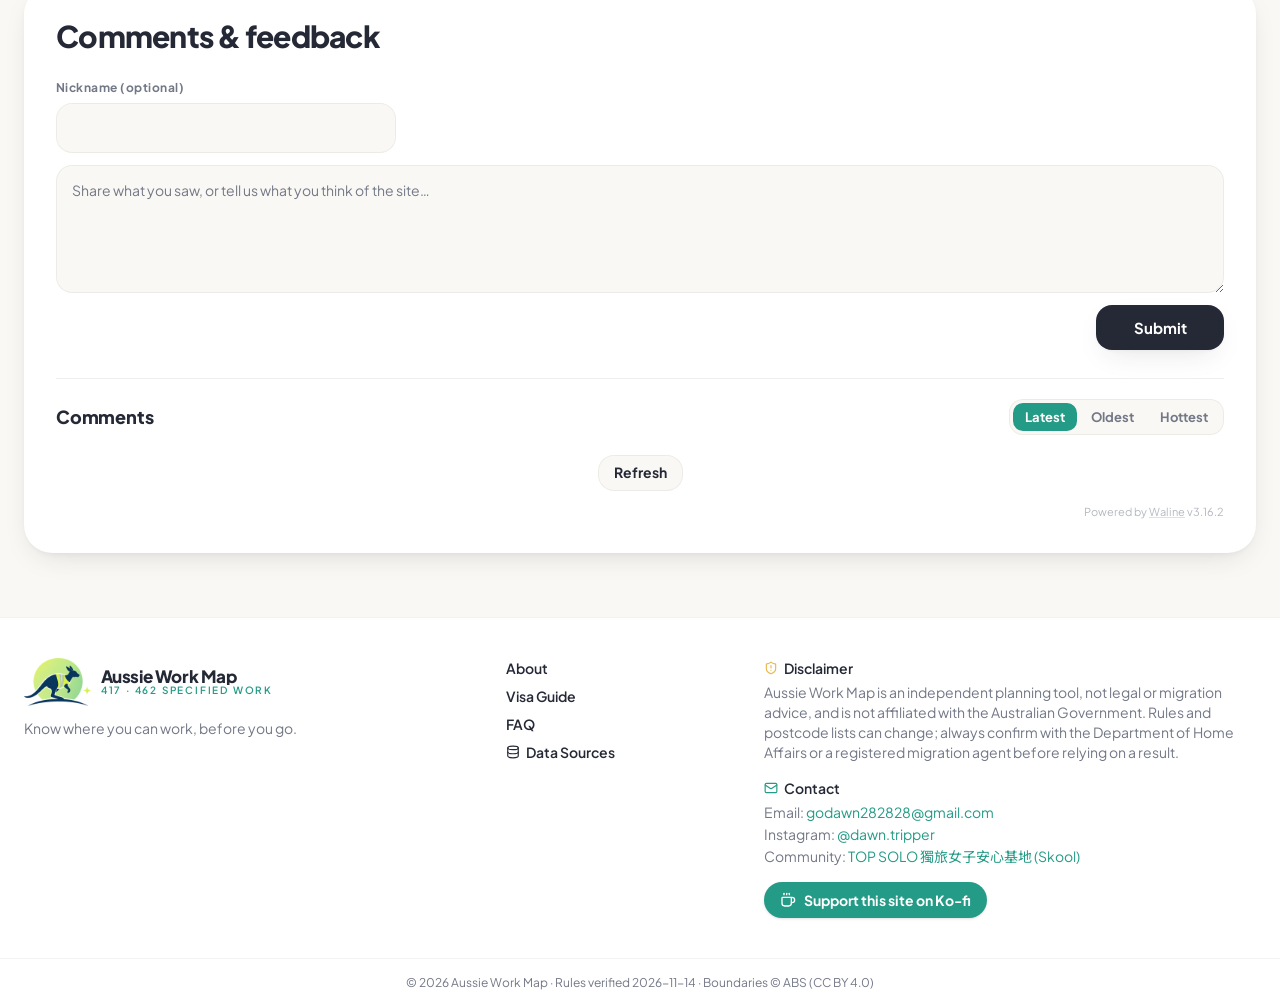
==== commit 99395218: "Add comment section (Waline)" ====
--- a/index.html
+++ b/index.html
@@ -146,8 +146,8 @@
 
     <style>html.js #seo-fallback{display:none!important}#seo-fallback{color:#252936;max-width:46rem;margin:0 auto;padding:2.5rem 1.25rem 4rem;line-height:1.65}#seo-fallback h1{letter-spacing:-.03em;color:#249b86;margin:0 0 .75rem;font-size:2.125rem;font-weight:800;line-height:1.15}#seo-fallback .lead{margin:0 0 1rem;font-size:1.05rem}#seo-fallback .zh{color:#5e6370;margin:0 0 1.5rem}#seo-fallback h2{letter-spacing:-.02em;margin:2rem 0 .6rem;font-size:1.25rem;font-weight:800}#seo-fallback ul,#seo-fallback ol{margin:.4rem 0 0;padding-left:1.25rem}#seo-fallback li{margin:.25rem 0}#seo-fallback a{color:#249b86}#seo-fallback .disclaimer{color:#737887;margin-top:2rem;font-size:.9rem}#seo-fallback dt{margin-top:.9rem;font-weight:700}#seo-fallback dd{color:#5e6370;margin:.25rem 0 0}</style>
     <script>document.documentElement.classList.add('js');</script>
-    <script type="module" crossorigin src="./index-B4Ft1jMy.js"></script>
-    <link rel="stylesheet" crossorigin href="./index-DeX9Zaqp.css">
+    <script type="module" crossorigin src="./index-Dr4srnhE.js"></script>
+    <link rel="stylesheet" crossorigin href="./index-BL-nD7Ex.css">
   </head>
   <body>
     <div id="root">
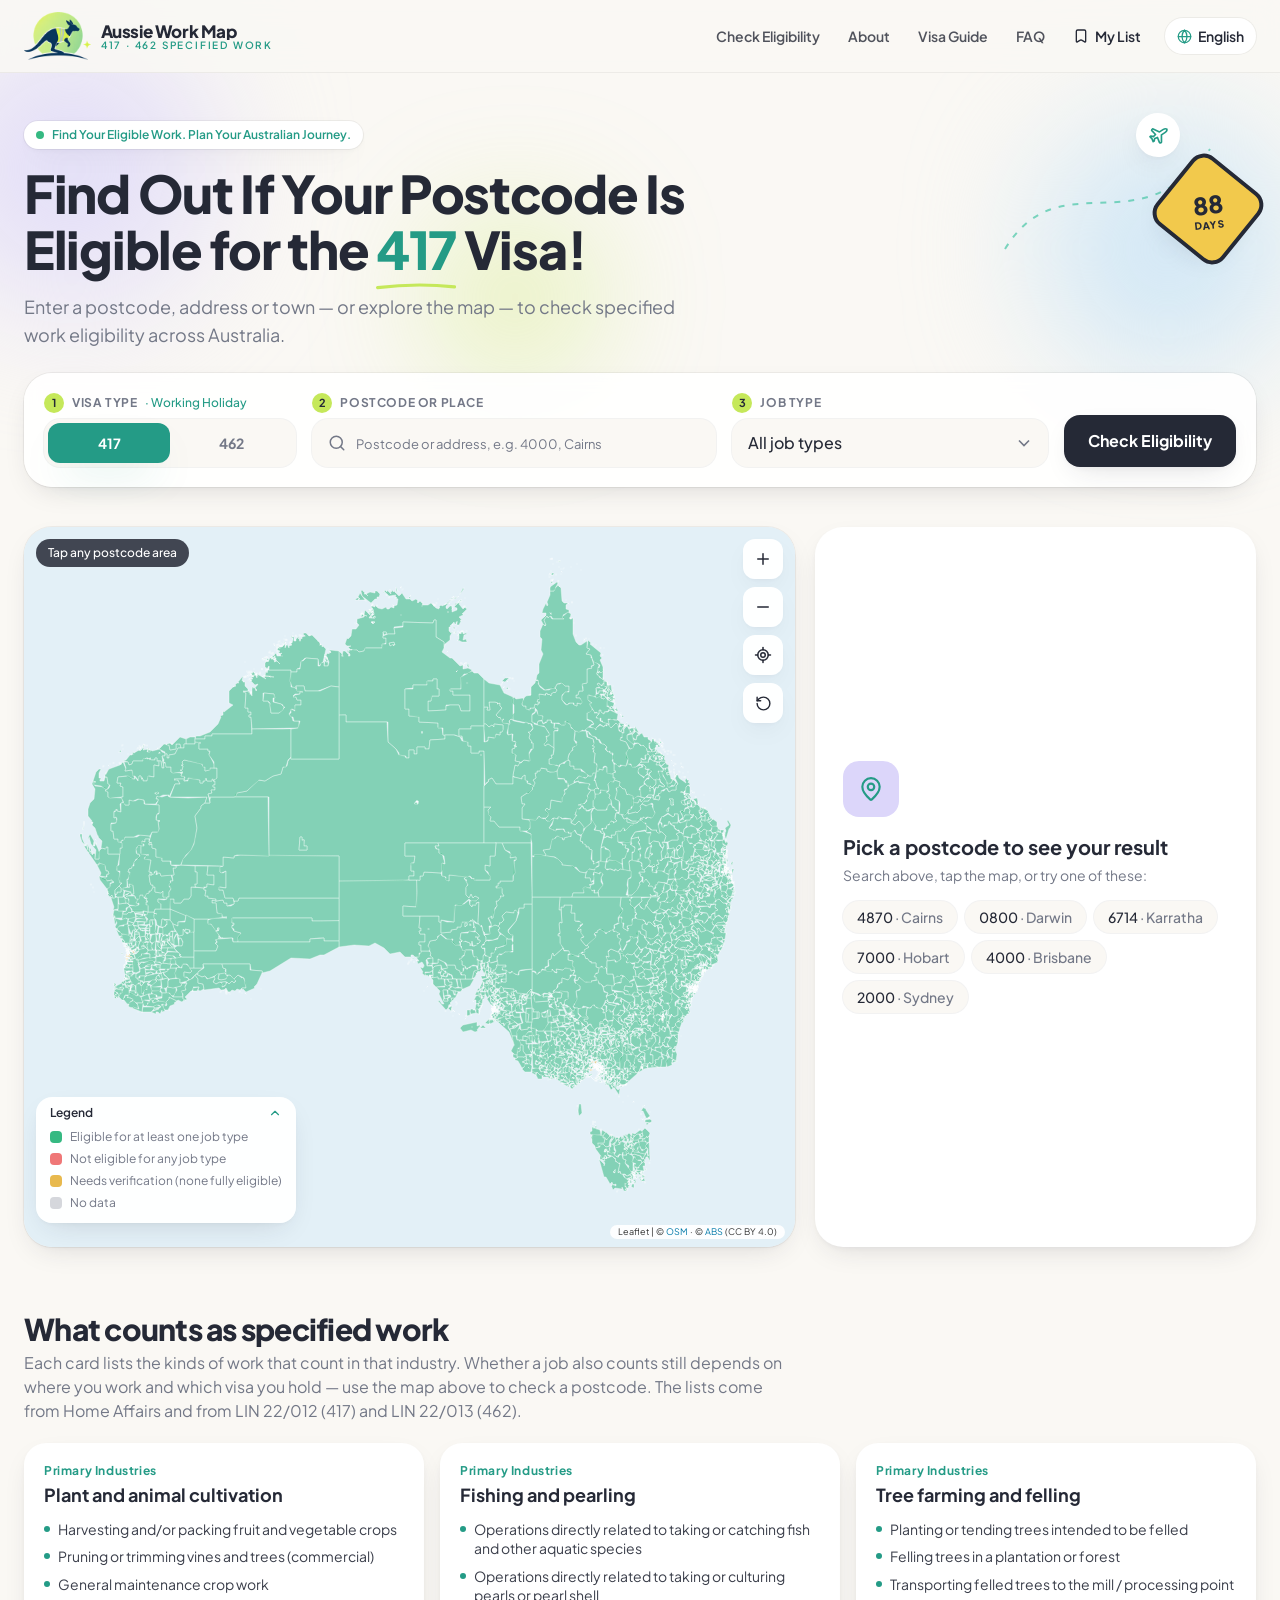
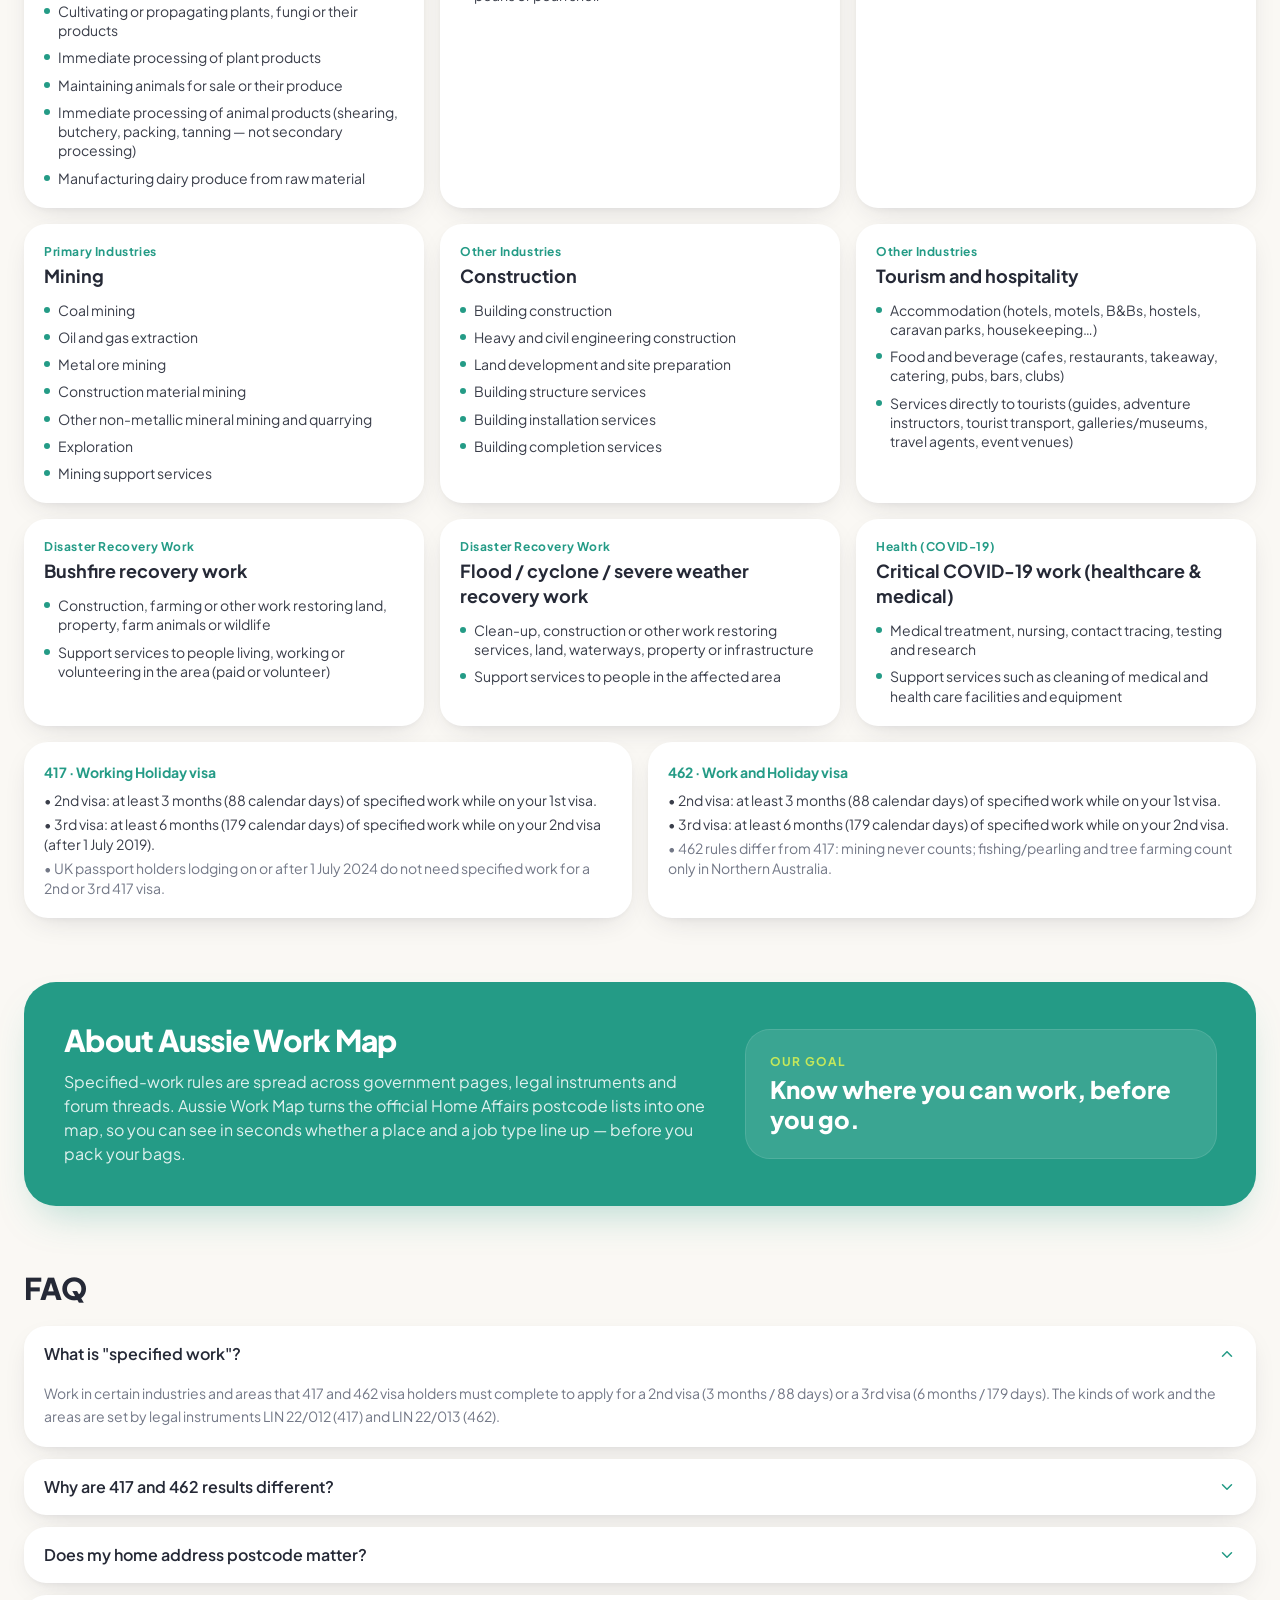
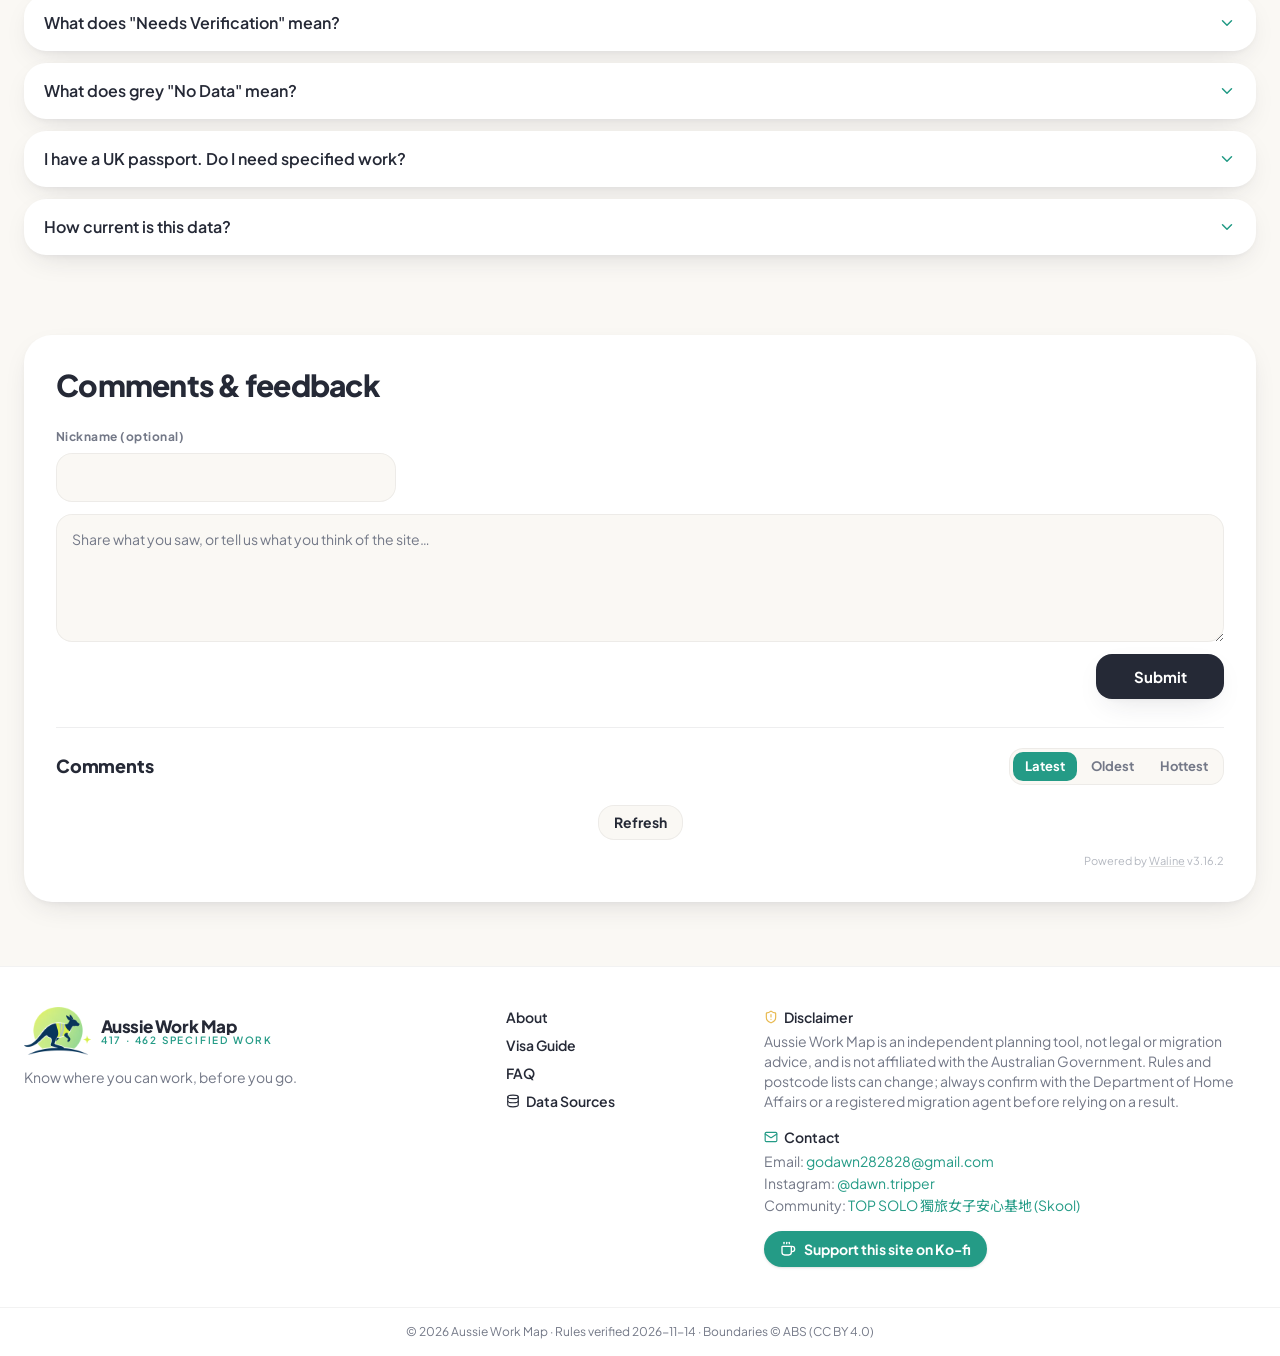
==== commit 6feb4763: "Work-type cards with English toggle; comments loading state" ====
--- a/index.html
+++ b/index.html
@@ -146,8 +146,8 @@
 
     <style>html.js #seo-fallback{display:none!important}#seo-fallback{color:#252936;max-width:46rem;margin:0 auto;padding:2.5rem 1.25rem 4rem;line-height:1.65}#seo-fallback h1{letter-spacing:-.03em;color:#249b86;margin:0 0 .75rem;font-size:2.125rem;font-weight:800;line-height:1.15}#seo-fallback .lead{margin:0 0 1rem;font-size:1.05rem}#seo-fallback .zh{color:#5e6370;margin:0 0 1.5rem}#seo-fallback h2{letter-spacing:-.02em;margin:2rem 0 .6rem;font-size:1.25rem;font-weight:800}#seo-fallback ul,#seo-fallback ol{margin:.4rem 0 0;padding-left:1.25rem}#seo-fallback li{margin:.25rem 0}#seo-fallback a{color:#249b86}#seo-fallback .disclaimer{color:#737887;margin-top:2rem;font-size:.9rem}#seo-fallback dt{margin-top:.9rem;font-weight:700}#seo-fallback dd{color:#5e6370;margin:.25rem 0 0}</style>
     <script>document.documentElement.classList.add('js');</script>
-    <script type="module" crossorigin src="./index-Dr4srnhE.js"></script>
-    <link rel="stylesheet" crossorigin href="./index-BL-nD7Ex.css">
+    <script type="module" crossorigin src="./index-rfCUkWP-.js"></script>
+    <link rel="stylesheet" crossorigin href="./index-BrNFSD9k.css">
   </head>
   <body>
     <div id="root">
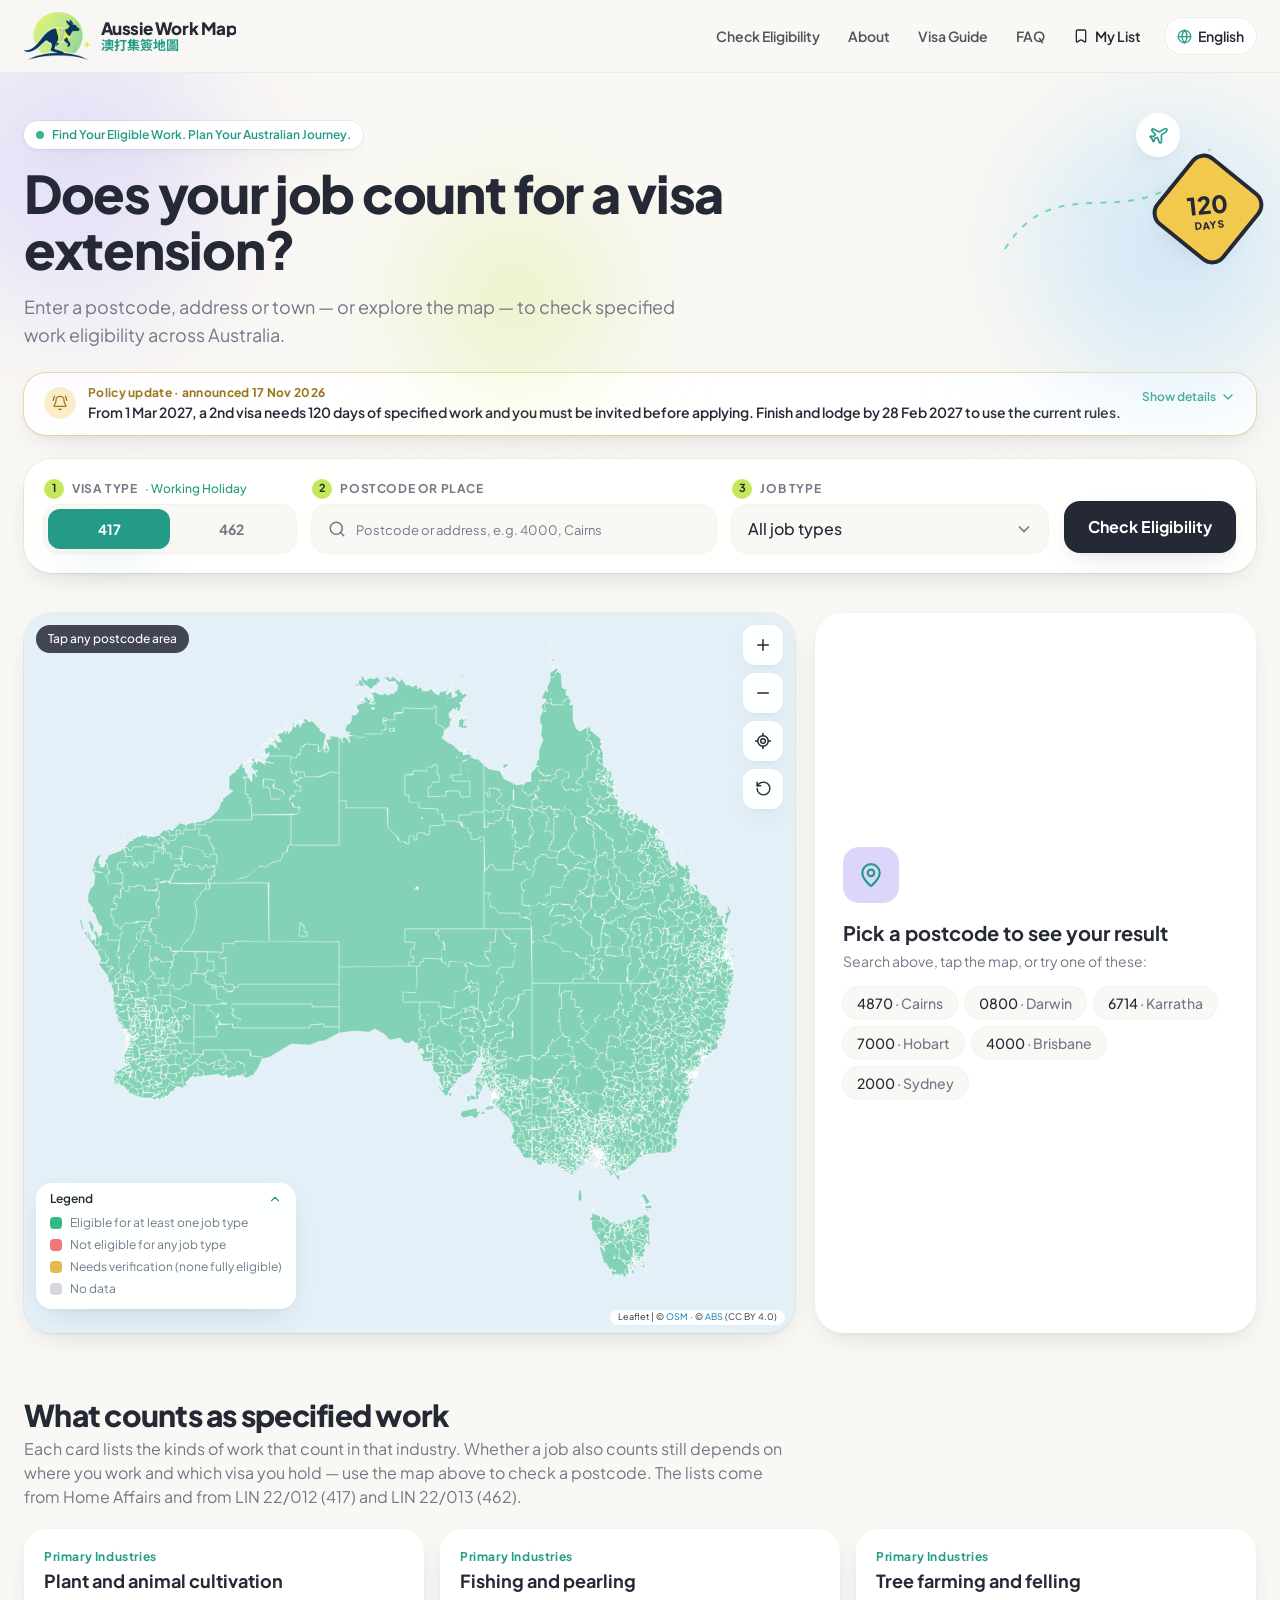
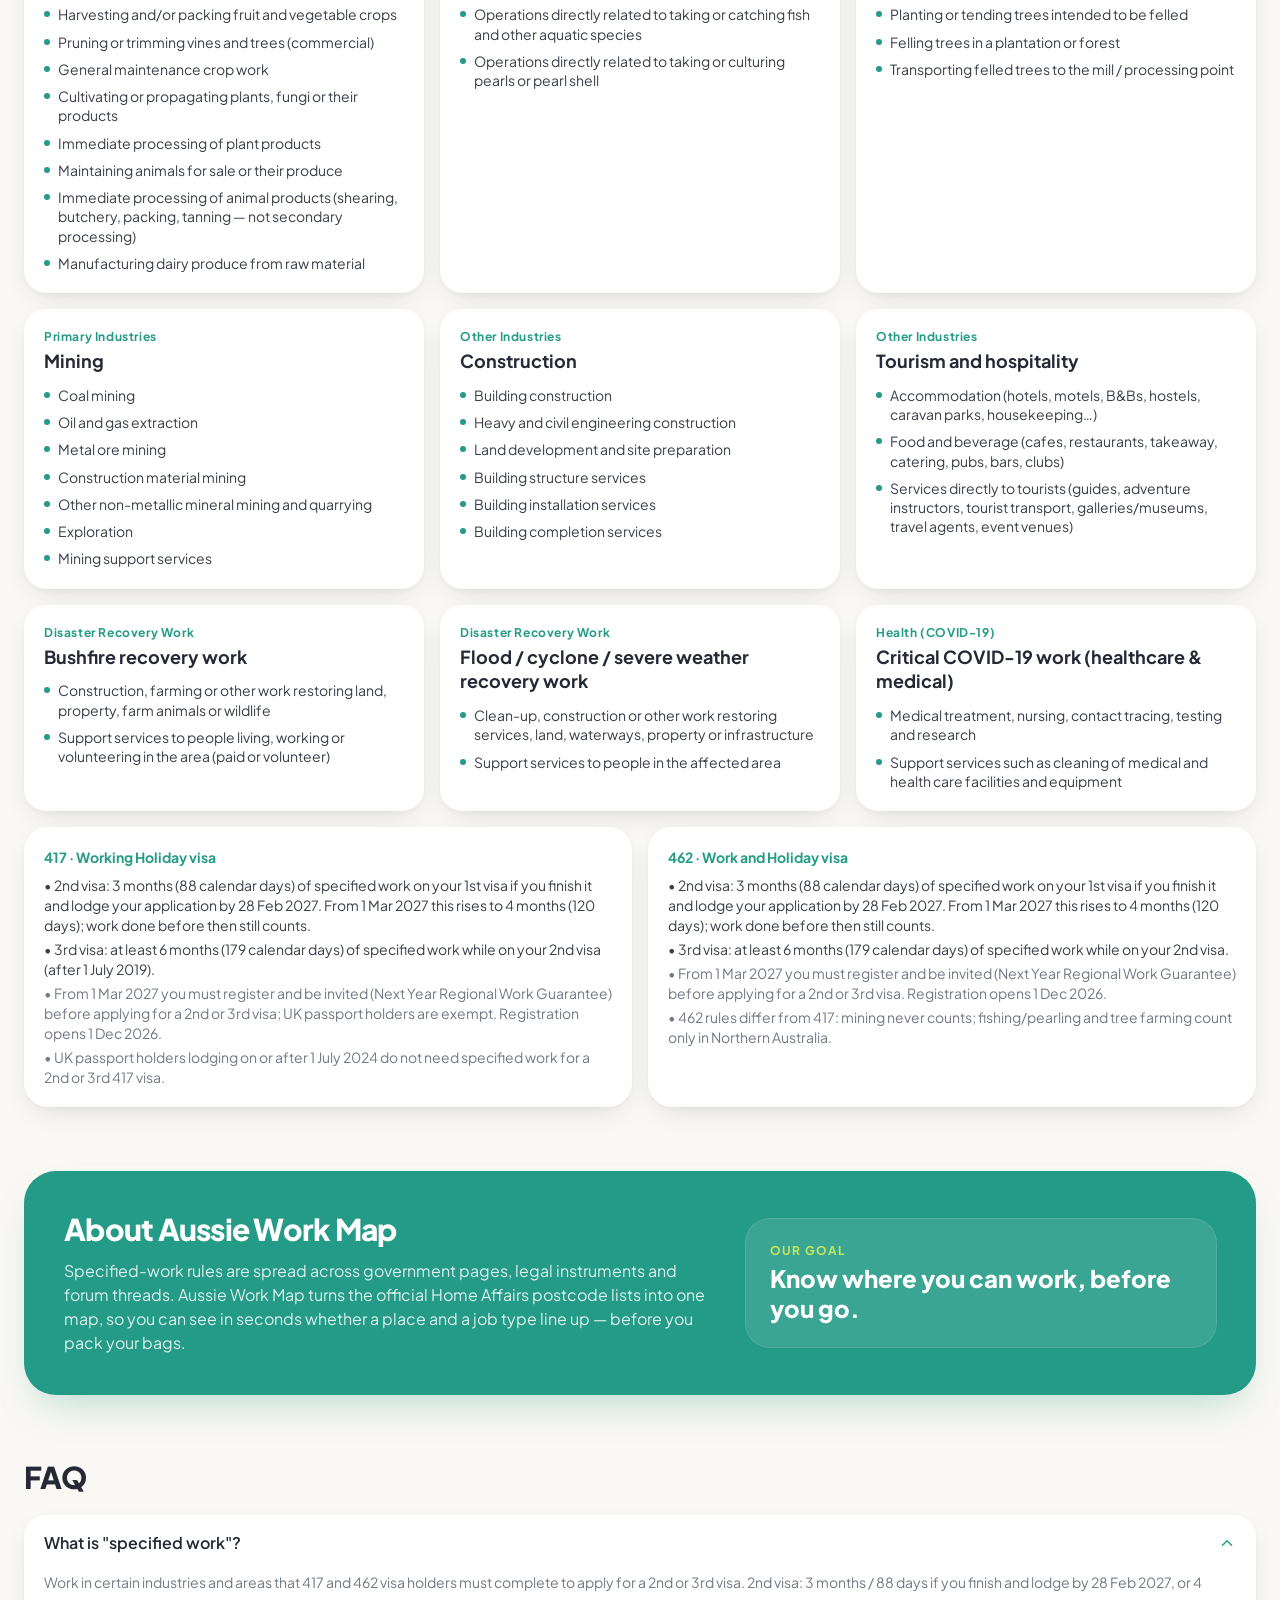
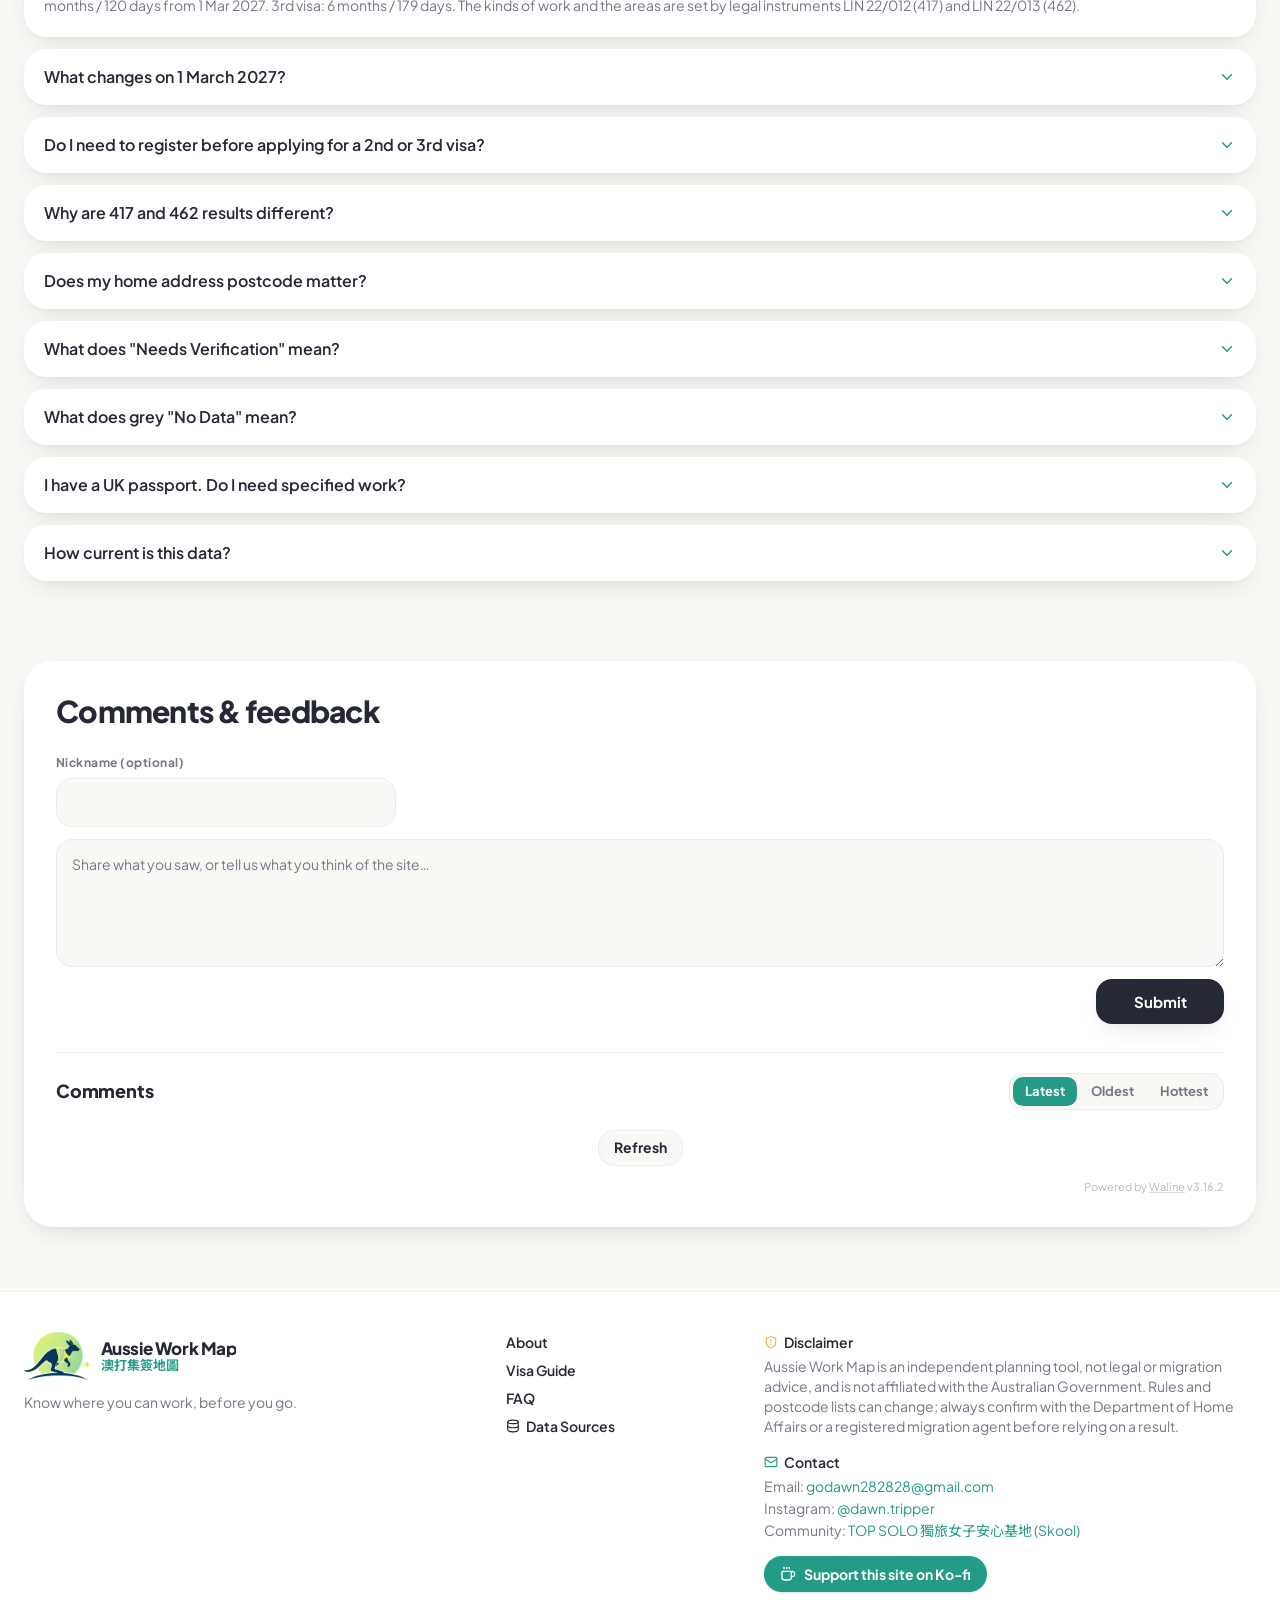
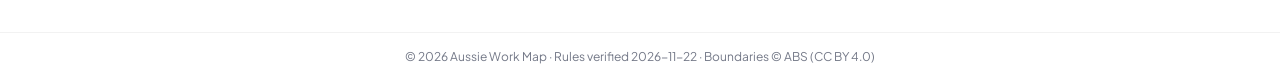
==== commit 63218beb: "2026-11-22 new policy notice, SEO, 120 days, job-only search" ====
--- a/index.html
+++ b/index.html
@@ -5,16 +5,30 @@
     <link rel="icon" type="image/png" href="./favicon.png" />
     <link rel="apple-touch-icon" href="./apple-touch-icon.png" />
     <meta name="viewport" content="width=device-width, initial-scale=1.0" />
-    <title>Aussie Work Map 澳打集簽地圖 | 417/462 Specified Work Postcode Checker</title>
-    <meta name="description" content="Aussie Work Map（澳打集簽地圖 / 澳打集签地图） is a free postcode checker for Australian Working Holiday (subclass 417) and Work and Holiday (subclass 462) specified work. See whether a job and postcode count towards a second or third year visa in regional Australia. Available in 9 languages." />
+    <title>澳打集簽地圖 Aussie Work Map｜專為澳洲打工度假者製作的地圖</title>
+    <meta name="description" content="澳打集簽地圖 Aussie Work Map：專為澳洲打工度假者製作的免費集簽地圖。輸入工作地點郵遞區號，查 417／462 指定工作（集簽）算不算、二簽三簽天數與偏遠地區郵遞區號，含 2027 年新制重點。" />
+    <meta name="application-name" content="澳打集簽地圖" />
+    <meta name="apple-mobile-web-app-title" content="澳打集簽地圖" />
     <meta name="author" content="Dawn" />
     <meta name="theme-color" content="#249B86" />
-    <link rel="canonical" href="https://dawn-tripper.github.io/aussie-work-map/" />
+    <!-- Canonical is per language (English = bare URL, others = ?lang=xx). Set here before render and kept in sync by src/lib/seo.ts. -->
+    <script>(function(){try{var l=new URLSearchParams(location.search).get('lang');var ok=['zh','zh-CN','ko','ja','fr','it','de','id'];if(l==='zh-TW'||l==='zh-Hant')l='zh';if(l==='zh-Hans')l='zh-CN';var c=document.createElement('link');c.rel='canonical';c.href='https://dawn-tripper.github.io/aussie-work-map/'+(ok.indexOf(l)>=0?'?lang='+l:'');document.head.appendChild(c);}catch(e){}})();</script>
+    <link rel="alternate" hreflang="en" href="https://dawn-tripper.github.io/aussie-work-map/" />
+    <link rel="alternate" hreflang="zh-Hant" href="https://dawn-tripper.github.io/aussie-work-map/?lang=zh" />
+    <link rel="alternate" hreflang="zh-Hans" href="https://dawn-tripper.github.io/aussie-work-map/?lang=zh-CN" />
+    <link rel="alternate" hreflang="ko" href="https://dawn-tripper.github.io/aussie-work-map/?lang=ko" />
+    <link rel="alternate" hreflang="ja" href="https://dawn-tripper.github.io/aussie-work-map/?lang=ja" />
+    <link rel="alternate" hreflang="fr" href="https://dawn-tripper.github.io/aussie-work-map/?lang=fr" />
+    <link rel="alternate" hreflang="it" href="https://dawn-tripper.github.io/aussie-work-map/?lang=it" />
+    <link rel="alternate" hreflang="de" href="https://dawn-tripper.github.io/aussie-work-map/?lang=de" />
+    <link rel="alternate" hreflang="id" href="https://dawn-tripper.github.io/aussie-work-map/?lang=id" />
+    <link rel="alternate" hreflang="zh-TW" href="https://dawn-tripper.github.io/aussie-work-map/?lang=zh" />
+    <link rel="alternate" hreflang="x-default" href="https://dawn-tripper.github.io/aussie-work-map/" />
 
     <meta property="og:type" content="website" />
-    <meta property="og:site_name" content="Aussie Work Map 澳打集簽地圖" />
-    <meta property="og:title" content="Aussie Work Map 澳打集簽地圖 | 417 / 462 specified work postcode checker" />
-    <meta property="og:description" content="Aussie Work Map（澳打集簽地圖 / 澳打集签地图） is a free postcode checker for Australian Working Holiday (subclass 417) and Work and Holiday (subclass 462) specified work. See whether a job and postcode count towards a second or third year visa in regional Australia. Available in 9 languages." />
+    <meta property="og:site_name" content="澳打集簽地圖" />
+    <meta property="og:title" content="澳打集簽地圖 Aussie Work Map｜專為澳洲打工度假者製作的地圖" />
+    <meta property="og:description" content="澳打集簽地圖 Aussie Work Map：專為澳洲打工度假者製作的免費集簽地圖。輸入工作地點郵遞區號，查 417／462 指定工作（集簽）算不算、二簽三簽天數與偏遠地區郵遞區號，含 2027 年新制重點。" />
     <meta property="og:url" content="https://dawn-tripper.github.io/aussie-work-map/" />
     <meta property="og:image" content="https://dawn-tripper.github.io/aussie-work-map/og-image.png" />
     <meta property="og:image:secure_url" content="https://dawn-tripper.github.io/aussie-work-map/og-image.png" />
@@ -22,8 +36,8 @@
     <meta property="og:image:width" content="1200" />
     <meta property="og:image:height" content="630" />
     <meta property="og:image:alt" content="Aussie Work Map 澳打集簽地圖 — 417 / 462 specified work postcode checker" />
-    <meta property="og:locale" content="en_US" />
-    <meta property="og:locale:alternate" content="zh_TW" />
+    <meta property="og:locale" content="zh_TW" />
+    <meta property="og:locale:alternate" content="en_US" />
     <meta property="og:locale:alternate" content="zh_CN" />
     <meta property="og:locale:alternate" content="ko_KR" />
     <meta property="og:locale:alternate" content="ja_JP" />
@@ -33,10 +47,10 @@
     <meta property="og:locale:alternate" content="id_ID" />
 
     <meta name="twitter:card" content="summary_large_image" />
-    <meta name="twitter:title" content="Aussie Work Map 澳打集簽地圖 | 417 / 462 specified work postcode checker" />
-    <meta name="twitter:description" content="Aussie Work Map（澳打集簽地圖 / 澳打集签地图） is a free postcode checker for Australian Working Holiday (subclass 417) and Work and Holiday (subclass 462) specified work. See whether a job and postcode count towards a second or third year visa in regional Australia. Available in 9 languages." />
+    <meta name="twitter:title" content="澳打集簽地圖 Aussie Work Map｜專為澳洲打工度假者製作的地圖" />
+    <meta name="twitter:description" content="澳打集簽地圖 Aussie Work Map：專為澳洲打工度假者製作的免費集簽地圖。輸入工作地點郵遞區號，查 417／462 指定工作（集簽）算不算、二簽三簽天數與偏遠地區郵遞區號，含 2027 年新制重點。" />
     <meta name="twitter:image" content="https://dawn-tripper.github.io/aussie-work-map/og-image.png" />
-    <meta name="twitter:image:alt" content="Aussie Work Map 澳打集簽地圖 — 417 / 462 specified work postcode checker" />
+    <meta name="twitter:image:alt" content="澳打集簽地圖 Aussie Work Map — 417 / 462 集簽（指定工作）郵遞區號地圖" />
 
     <link rel="preconnect" href="https://fonts.googleapis.com" />
     <link rel="preconnect" href="https://fonts.gstatic.com" crossorigin />
@@ -47,24 +61,19 @@
   "@context": "https://schema.org",
   "@graph": [
     {
-      "@type": [
-        "WebSite",
-        "WebApplication"
-      ],
-      "@id": "https://dawn-tripper.github.io/aussie-work-map/#app",
-      "name": "Aussie Work Map",
+      "@type": "WebSite",
+      "@id": "https://dawn-tripper.github.io/aussie-work-map/#website",
+      "name": "澳打集簽地圖",
       "alternateName": [
-        "澳打集簽地圖",
+        "Aussie Work Map",
         "澳打集签地图",
-        "AussieWorkMap",
-        "Aussie Workmap"
+        "AussieWorkMap"
       ],
       "url": "https://dawn-tripper.github.io/aussie-work-map/",
-      "description": "Free postcode checker for Australian Working Holiday (subclass 417) and Work and Holiday (subclass 462) specified work. See whether a job and postcode count towards a second or third year visa in regional Australia. Available in 9 languages.",
       "inLanguage": [
-        "en",
         "zh-Hant",
         "zh-Hans",
+        "en",
         "ko",
         "ja",
         "fr",
@@ -72,23 +81,36 @@
         "de",
         "id"
       ],
-      "isAccessibleForFree": true,
+      "description": "專為澳洲打工度假者製作的地圖：免費查詢 417／462 指定工作（集簽）郵遞區號。Free 417/462 specified work postcode map for working holiday makers.",
+      "publisher": {
+        "@id": "https://dawn-tripper.github.io/aussie-work-map/#dawn"
+      }
+    },
+    {
+      "@type": "WebApplication",
+      "@id": "https://dawn-tripper.github.io/aussie-work-map/#app",
+      "name": "澳打集簽地圖 Aussie Work Map",
+      "url": "https://dawn-tripper.github.io/aussie-work-map/",
+      "isPartOf": {
+        "@id": "https://dawn-tripper.github.io/aussie-work-map/#website"
+      },
       "applicationCategory": "TravelApplication",
       "operatingSystem": "Any",
+      "isAccessibleForFree": true,
       "offers": {
         "@type": "Offer",
         "price": "0",
         "priceCurrency": "AUD"
       },
       "author": {
-        "@type": "Person",
-        "name": "Dawn",
-        "url": "https://www.instagram.com/dawn.tripper/",
-        "sameAs": [
-          "https://www.instagram.com/dawn.tripper/",
-          "https://www.skool.com/top-solo-7538/about"
-        ]
-      },
+        "@id": "https://dawn-tripper.github.io/aussie-work-map/#dawn"
+      }
+    },
+    {
+      "@type": "Person",
+      "@id": "https://dawn-tripper.github.io/aussie-work-map/#dawn",
+      "name": "Dawn",
+      "url": "https://www.instagram.com/dawn.tripper/",
       "sameAs": [
         "https://www.instagram.com/dawn.tripper/",
         "https://www.skool.com/top-solo-7538/about"
@@ -100,10 +122,26 @@
       "mainEntity": [
         {
           "@type": "Question",
-          "name": "What is specified work?",
-          "acceptedAnswer": {
-            "@type": "Answer",
-            "text": "Specified work is work undertaken in a specified industry and area of Australia. To apply for a second or third Working Holiday (subclass 417) or Work and Holiday (subclass 462) visa, you must usually have already completed a prescribed minimum period of specified work. The kinds of work and the areas are set by the Department of Home Affairs and by legal instruments LIN 22/012 (417) and LIN 22/013 (462). Always confirm the current rules on the official Home Affairs pages."
+          "name": "What is \"specified work\"?",
+          "acceptedAnswer": {
+            "@type": "Answer",
+            "text": "Work in certain industries and areas that 417 and 462 visa holders must complete to apply for a 2nd or 3rd visa. 2nd visa: 3 months / 88 days if you finish and lodge by 28 Feb 2027, or 4 months / 120 days from 1 Mar 2027. 3rd visa: 6 months / 179 days. The kinds of work and the areas are set by legal instruments LIN 22/012 (417) and LIN 22/013 (462)."
+          }
+        },
+        {
+          "@type": "Question",
+          "name": "What changes on 1 March 2027?",
+          "acceptedAnswer": {
+            "@type": "Answer",
+            "text": "Home Affairs announced on 17 Nov 2026 that a 2nd visa will need 120 days (4 months) of specified work instead of 88 days. Work done before 1 March 2027 still counts. A 3rd visa still needs 6 months. If you complete your specified work and lodge a valid application by 28 February 2027, you can apply under the current process."
+          }
+        },
+        {
+          "@type": "Question",
+          "name": "Do I need to register before applying for a 2nd or 3rd visa?",
+          "acceptedAnswer": {
+            "@type": "Answer",
+            "text": "From 1 March 2027, yes (UK passport holders are exempt). You register your interest and, if invited, receive a Next Year Regional Work Guarantee that lets you apply. Registration opens 1 December 2026 and you can register before finishing your specified work. The first monthly invitation round is expected in mid-January 2027, and an invitation is valid for 12 months. Registering does not guarantee an invitation or a visa."
           }
         },
         {
@@ -127,15 +165,15 @@
           "name": "I have a UK passport. Do I need specified work?",
           "acceptedAnswer": {
             "@type": "Answer",
-            "text": "For the subclass 417 visa, UK passport holders who lodge an application on or after 1 July 2024 do not need to complete specified work for a second or third Working Holiday visa. These arrangements apply to applicants who use a passport issued by the United Kingdom of Great Britain and Northern Ireland. See the Home Affairs arrangements for UK passport holders."
-          }
-        },
-        {
-          "@type": "Question",
-          "name": "Where do Aussie Work Map's postcode lists come from?",
-          "acceptedAnswer": {
-            "@type": "Answer",
-            "text": "Postcode lists are taken from the Department of Home Affairs specified-work pages for subclass 417 and subclass 462 (the 417 page was last updated 4 November 2026) and checked against the latest compilations of LIN 22/012 and LIN 22/013 (compilation date 5 April 2025) on 14 November 2026. The tool is independent and not affiliated with the Australian Government. Always confirm with Home Affairs before relying on a result."
+            "text": "For the subclass 417 visa, UK passport holders who lodge an application on or after 1 July 2024 do not need to complete specified work for a second or third Working Holiday visa, and they are exempt from the registration and invitation process announced on 17 November 2026."
+          }
+        },
+        {
+          "@type": "Question",
+          "name": "How current is this data?",
+          "acceptedAnswer": {
+            "@type": "Answer",
+            "text": "Postcode lists come from the Home Affairs specified-work pages (417 page last updated 4 Nov 2026, 462 page 5 Nov 2026) and were checked against the latest compilations of LIN 22/012 and LIN 22/013 (5 April 2025). Re-checked on 22 Nov 2026: the 17 Nov 2026 announcement did not change the postcode lists or the kinds of work."
           }
         }
       ]
@@ -146,23 +184,33 @@
 
     <style>html.js #seo-fallback{display:none!important}#seo-fallback{color:#252936;max-width:46rem;margin:0 auto;padding:2.5rem 1.25rem 4rem;line-height:1.65}#seo-fallback h1{letter-spacing:-.03em;color:#249b86;margin:0 0 .75rem;font-size:2.125rem;font-weight:800;line-height:1.15}#seo-fallback .lead{margin:0 0 1rem;font-size:1.05rem}#seo-fallback .zh{color:#5e6370;margin:0 0 1.5rem}#seo-fallback h2{letter-spacing:-.02em;margin:2rem 0 .6rem;font-size:1.25rem;font-weight:800}#seo-fallback ul,#seo-fallback ol{margin:.4rem 0 0;padding-left:1.25rem}#seo-fallback li{margin:.25rem 0}#seo-fallback a{color:#249b86}#seo-fallback .disclaimer{color:#737887;margin-top:2rem;font-size:.9rem}#seo-fallback dt{margin-top:.9rem;font-weight:700}#seo-fallback dd{color:#5e6370;margin:.25rem 0 0}</style>
     <script>document.documentElement.classList.add('js');</script>
-    <script type="module" crossorigin src="./index-rfCUkWP-.js"></script>
-    <link rel="stylesheet" crossorigin href="./index-BrNFSD9k.css">
+    <script type="module" crossorigin src="./index-DB4l1rnG.js"></script>
+    <link rel="stylesheet" crossorigin href="./index-DzzSY3Ax.css">
   </head>
   <body>
     <div id="root">
       <main id="seo-fallback">
-        <h1>Aussie Work Map 澳打集簽地圖</h1>
+        <h1>澳打集簽地圖 Aussie Work Map</h1>
+        <p class="lead"><strong>專為澳洲打工度假者製作的地圖。</strong></p>
         <p class="lead">A free postcode checker for Australian Working Holiday (subclass 417) and Work and Holiday (subclass 462) specified work. Enter a visa, a postcode and a job type — or explore the map — to see whether that place and job can count towards a second or third year visa. Also known as AussieWorkMap or Aussie Workmap.</p>
-        <p class="zh">Aussie Work Map（澳打集簽地圖）是免費的澳洲打工度假（417）與工作與度假（462）指定工作（集簽）郵遞區號查詢工具。輸入實際工作地點的郵遞區號與工作類型，即可查看是否可計入第二年或第三年簽證。資料取自澳洲內政部官方清單與相關法律文件，並非法律或移民建議。</p>
-        <p class="zh">Aussie Work Map（澳打集签地图）是免费的澳洲打工度假（417）与工作与度假（462）指定工作（集签）邮递区号查询工具。输入实际工作地点的邮递区号与工作类型，即可查看是否可计入第二年或第三年签证。资料取自澳洲内政部官方清单与相关法律文件，并非法律或移民建议。</p>
+        <p class="zh">澳打集簽地圖（Aussie Work Map）是免費的澳洲打工度假（417）與工作與度假（462）指定工作（集簽）郵遞區號查詢工具。輸入實際工作地點的郵遞區號與工作類型，就能查集簽工作算不算數、能不能拿二簽或三簽，也能在地圖上看偏遠地區（Regional）、北澳（Northern Australia）與服務業集簽適用的郵遞區號。資料取自澳洲內政部官方清單與相關法律文件，並非法律或移民建議。</p>
+        <p class="zh">澳打集签地图（Aussie Work Map）是免费的澳洲打工度假（417）与工作与度假（462）指定工作（集签）邮递区号查询工具。输入实际工作地点的邮递区号与工作类型，即可查看是否可计入第二年或第三年签证。资料取自澳洲内政部官方清单与相关法律文件，并非法律或移民建议。</p>
 
         <h2>Visas</h2>
         <ul>
           <li>Subclass 417 — Working Holiday visa</li>
           <li>Subclass 462 — Work and Holiday visa</li>
         </ul>
-        <p>To apply for a second or third visa, holders must usually complete a prescribed minimum period of specified work in certain industries and areas. Home Affairs describes this as at least 3 months (88 calendar days) of specified work on a first visa for a second visa, and at least 6 months (179 calendar days) of specified work on a second visa for a third visa. The two visas do not always use the same area rules. UK passport holders who lodge a 417 application on or after 1 July 2024 do not need specified work for a second or third 417 visa.</p>
+        <p>To apply for a second or third visa, holders must usually complete a prescribed minimum period of specified work in certain industries and areas. Home Affairs describes this as at least 3 months (88 calendar days) of specified work on a first visa for a second visa (rising to 120 days from 1 March 2027 unless the work is completed and a valid application lodged by 28 February 2027), and at least 6 months (179 calendar days) of specified work on a second visa for a third visa. The two visas do not always use the same area rules. UK passport holders who lodge a 417 application on or after 1 July 2024 do not need specified work for a second or third 417 visa.</p>
+
+        <h2>Policy update (announced 17 November 2026)</h2>
+        <ul>
+          <li>Complete your specified work and lodge a valid application by 28 February 2027: you can apply under the current process (88 days for a second visa).</li>
+          <li>From 1 March 2027: a second visa needs 120 days (4 months) of specified work; work done before then still counts. A third visa still needs 6 months.</li>
+          <li>From 1 March 2027: applicants for a second or third visa (except UK passport holders) must register and be invited (Next Year Regional Work Guarantee). Registration opens 1 December 2026.</li>
+          <li>The kinds of specified work and the postcode lists have not changed (re-checked 22 November 2026).</li>
+        </ul>
+        <p class="zh">政策更新（2026/11/17 公告）：2027/2/28 前做完指定工作並遞件，仍適用現行規定（二簽 88 天）；2027/3/1 起二簽改為 120 天（之前的天數可累計），三簽維持 6 個月（179 天）；申請二簽、三簽前須先登記並獲邀請（Next Year Regional Work Guarantee，英國護照除外），登記 2026/12/1 開放。集簽工作種類與郵遞區號清單沒有改變。<a href="https://www.homeaffairs.gov.au/news-subsite/Pages/2026-Nov/working-holiday-maker-visa-application-rules-are-changing.aspx">Home Affairs announcement</a></p>
 
         <h2>Job categories</h2>
         <ul>
@@ -192,6 +240,12 @@
         <dl>
           <dt>What is specified work?</dt>
           <dd>Specified work is work undertaken in a specified industry and area of Australia. The kinds of work and the areas are set by Home Affairs and by legal instruments LIN 22/012 (417) and LIN 22/013 (462). Always confirm the current rules on the official Home Affairs pages.</dd>
+          <dt>What changes on 1 March 2027?</dt>
+          <dd>A second visa will need 120 days (4 months) of specified work instead of 88 days; work done before 1 March 2027 still counts. A third visa still needs 6 months. If you complete your specified work and lodge a valid application by 28 February 2027, you can apply under the current process.</dd>
+          <dt>Do I need to register before applying for a second or third visa?</dt>
+          <dd>From 1 March 2027, yes, except UK passport holders. Register your interest (registration opens 1 December 2026); if invited, you receive a Next Year Regional Work Guarantee and have 12 months to apply. Registering does not guarantee an invitation or a visa.</dd>
+          <dt>集簽郵遞區號要看住的地方，還是工作地點？</dt>
+          <dd>要看實際工作的地點。請用農場、工地或工作單位的郵遞區號查詢。</dd>
           <dt>Why are 417 and 462 results different?</dt>
           <dd>The two visas do not have the same specified-work rules. For subclass 462, mining is not specified work anywhere in Australia, and fishing and pearling and tree farming and felling count only in Northern Australia.</dd>
           <dt>Does my home address postcode matter?</dt>
